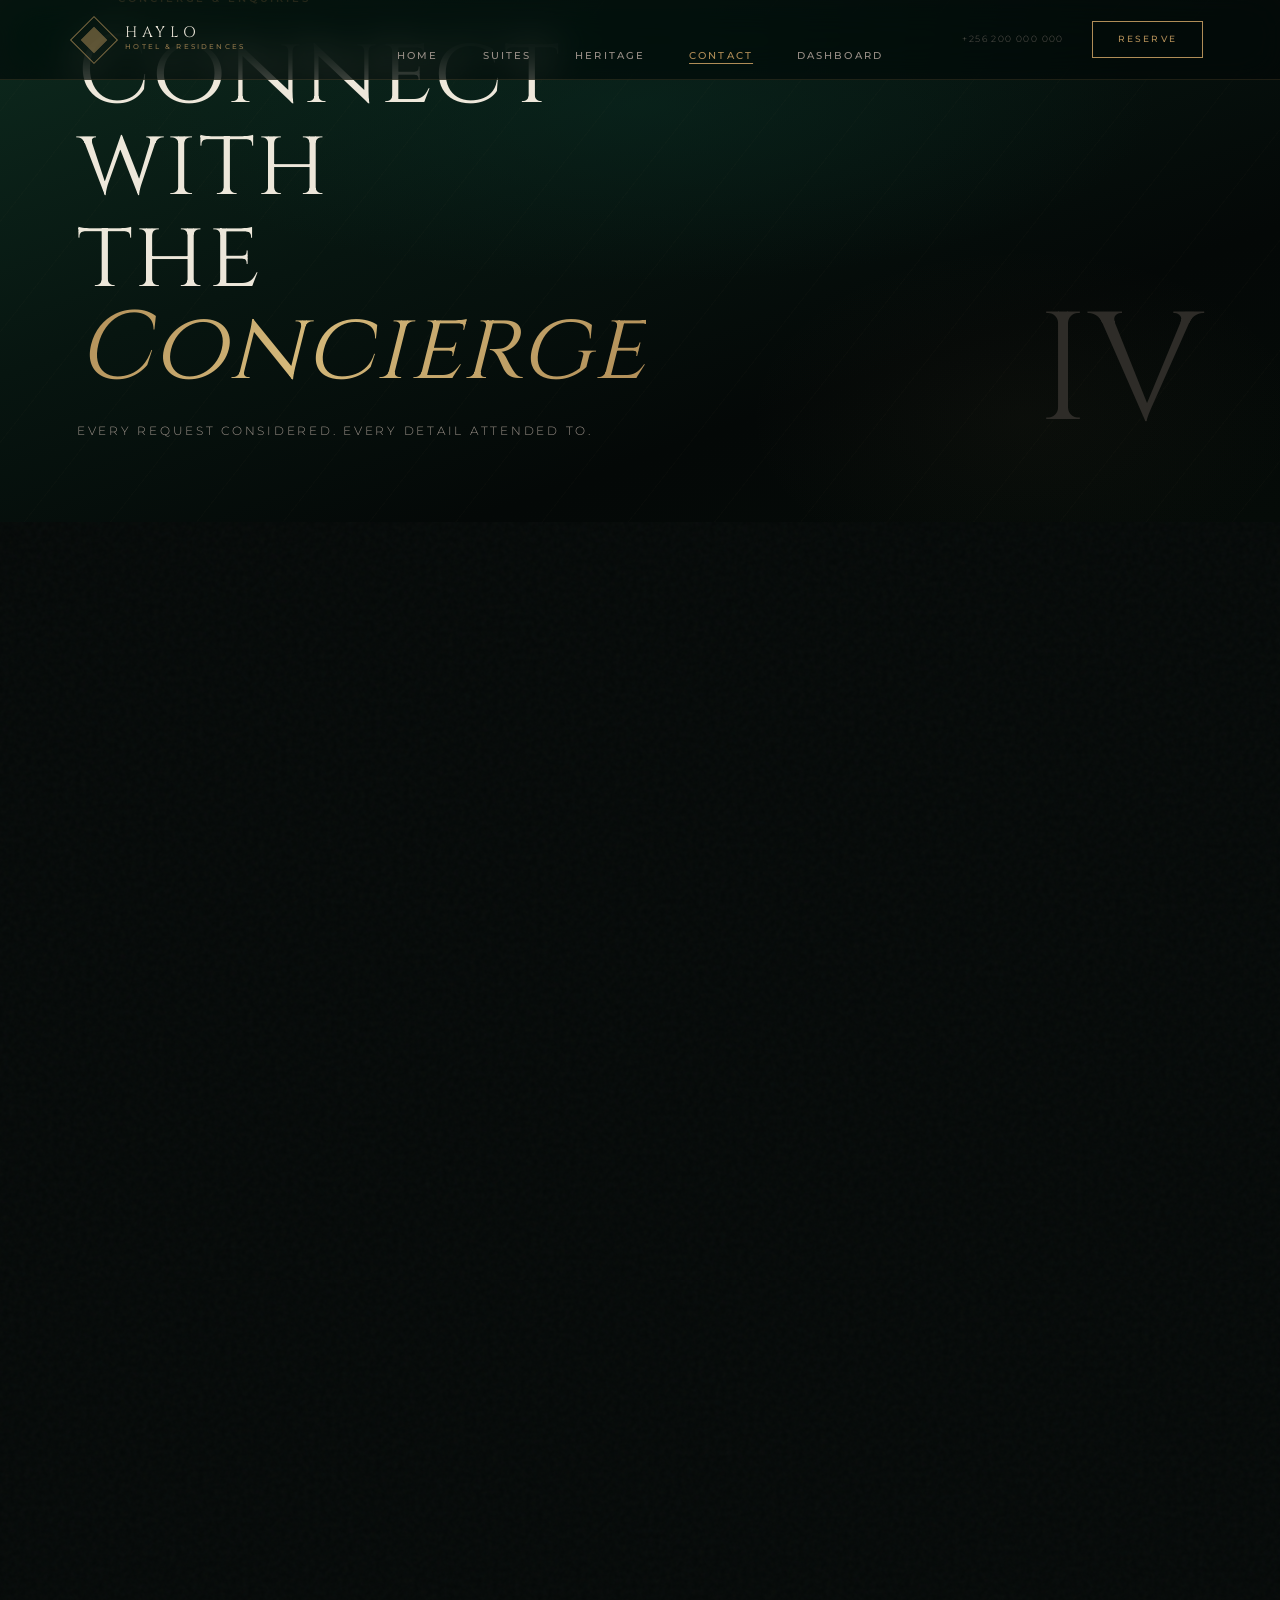
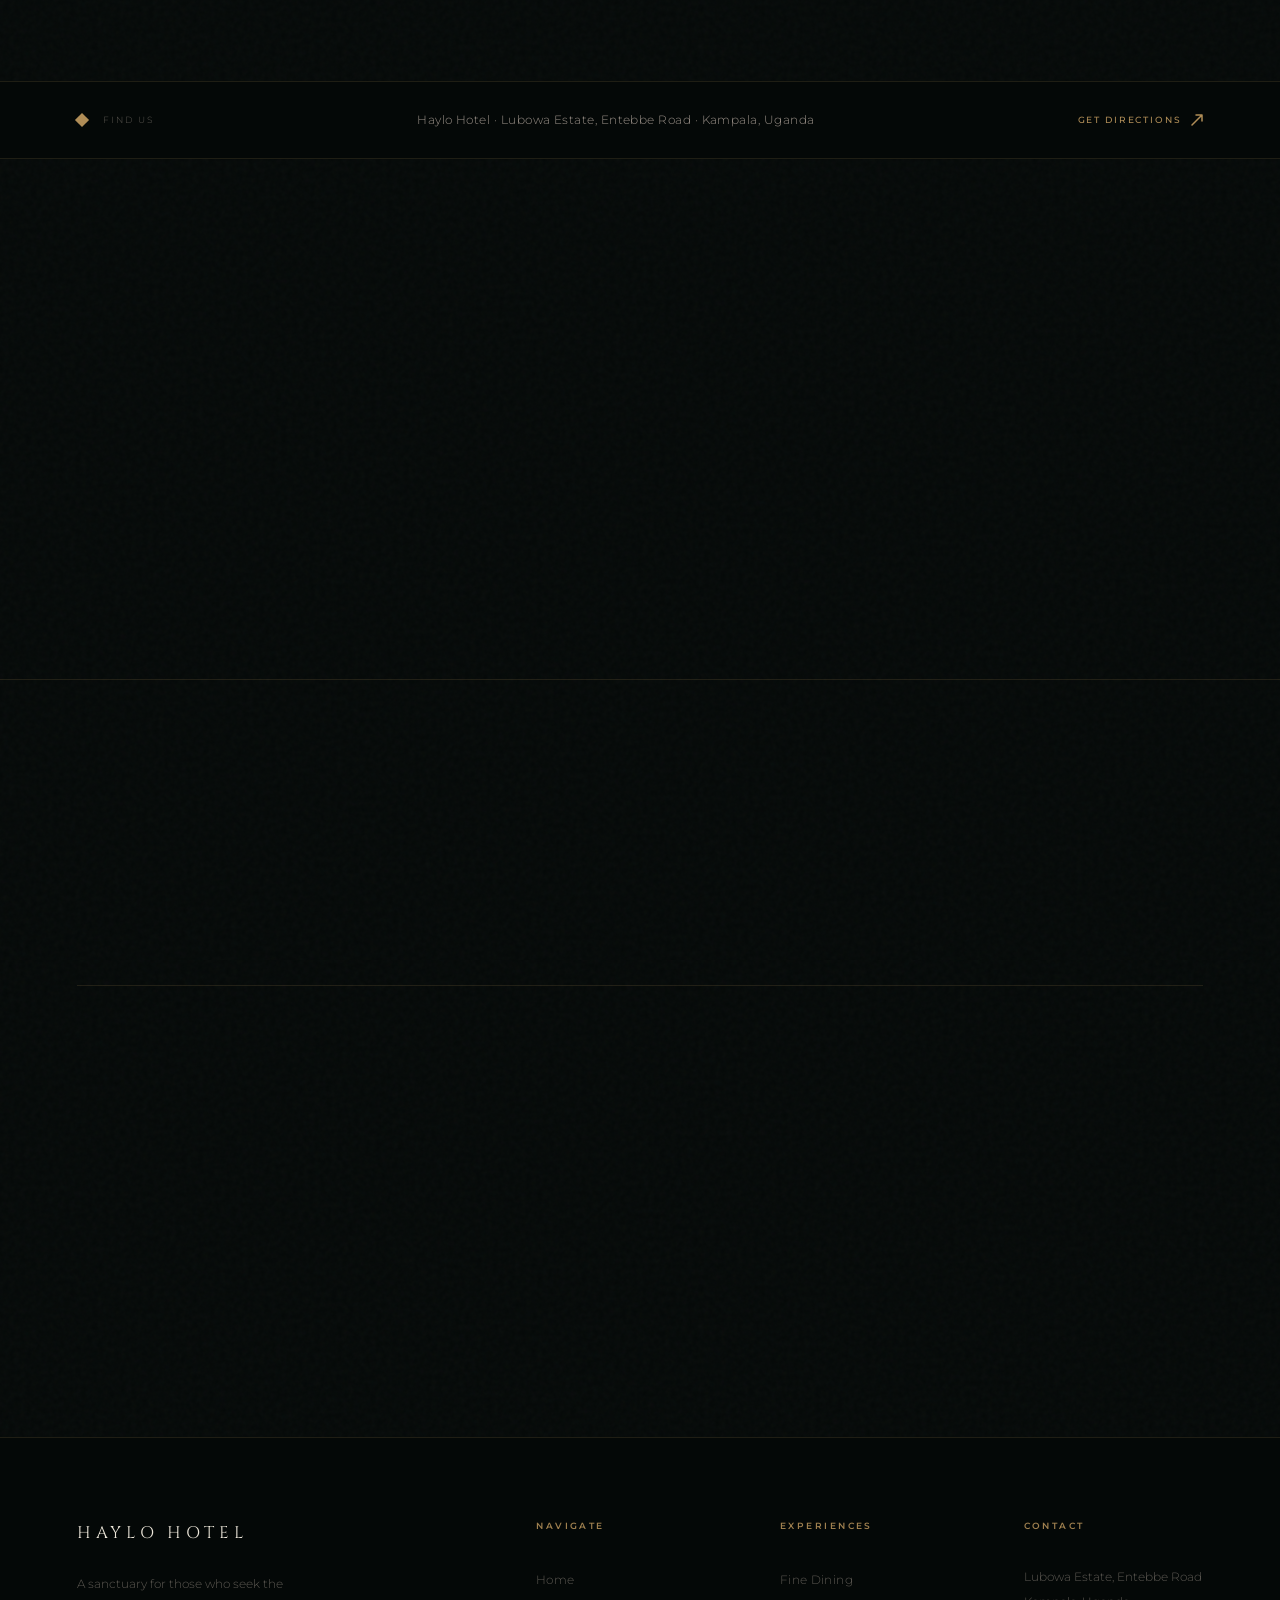
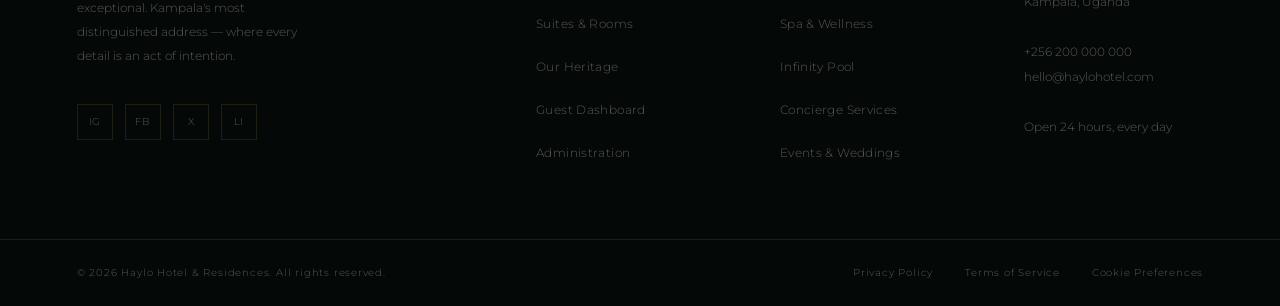
==== contact.html @ 3e56093d "Add files via upload" ====
<!DOCTYPE html>
<html lang="en">

<head>
    <meta charset="UTF-8" />
    <meta name="viewport" content="width=device-width, initial-scale=1.0" />
    <meta name="description"
        content="Haylo Hotel — Connect with the Concierge. Reach our team in Lubowa, Kampala for reservations, enquiries, and bespoke requests." />
    <meta name="theme-color" content="#040807" />

    <title>Connect with the Concierge — Haylo Hotel</title>

    <link rel="icon" type="image/svg+xml"
        href="data:image/svg+xml,<svg xmlns='http://www.w3.org/2000/svg' viewBox='0 0 32 32'><rect width='32' height='32' fill='%23040807'/><rect x='12' y='12' width='8' height='8' fill='%23b08d57' transform='rotate(45 16 16)'/></svg>" />

    <link rel="stylesheet" href="assets/css/global.css" />
    <link rel="stylesheet" href="assets/css/layout.css" />
    <link rel="stylesheet" href="assets/css/components.css" />

    <!-- ══════════════════════════════════════════════════
       CONTACT PAGE — SPECIFIC STYLES
       All layout, motion keyframes, and component rules
       unique to this page. Zero overrides to global vars.
       ══════════════════════════════════════════════════ -->
    <style>
        /* ── Page-Specific Keyframes ─────────────────────── */

        @keyframes contact-fade-up {
            from {
                opacity: 0;
                transform: translateY(40px);
            }

            to {
                opacity: 1;
                transform: translateY(0);
            }
        }

        @keyframes contact-fade-left {
            from {
                opacity: 0;
                transform: translateX(-36px);
            }

            to {
                opacity: 1;
                transform: translateX(0);
            }
        }

        @keyframes contact-fade-right {
            from {
                opacity: 0;
                transform: translateX(36px);
            }

            to {
                opacity: 1;
                transform: translateX(0);
            }
        }

        @keyframes line-expand {
            from {
                transform: scaleX(0);
                transform-origin: left;
            }

            to {
                transform: scaleX(1);
                transform-origin: left;
            }
        }

        @keyframes border-draw {
            from {
                width: 0;
            }

            to {
                width: 100%;
            }
        }

        @keyframes pulse-gold {

            0%,
            100% {
                box-shadow: 0 0 0 0 rgba(176, 141, 87, 0);
            }

            50% {
                box-shadow: 0 0 18px 4px rgba(176, 141, 87, 0.14);
            }
        }

        @keyframes label-float {
            from {
                transform: translateY(0);
                font-size: 0.78rem;
                color: var(--clr-text-muted);
            }

            to {
                transform: translateY(-22px);
                font-size: 0.52rem;
                color: var(--clr-gold);
                letter-spacing: 0.2em;
            }
        }

        @keyframes send-fly {
            0% {
                transform: translateX(0);
                opacity: 1;
            }

            50% {
                transform: translateX(8px);
                opacity: 0;
            }

            51% {
                transform: translateX(-8px);
                opacity: 0;
            }

            100% {
                transform: translateX(0);
                opacity: 1;
            }
        }

        @keyframes map-reveal {
            from {
                opacity: 0;
                transform: scaleY(0.95);
                transform-origin: bottom;
            }

            to {
                opacity: 1;
                transform: scaleY(1);
            }
        }

        @keyframes success-pop {
            0% {
                opacity: 0;
                transform: translateY(12px) scale(0.95);
            }

            60% {
                transform: translateY(-4px) scale(1.01);
            }

            100% {
                opacity: 1;
                transform: translateY(0) scale(1);
            }
        }

        @keyframes diamond-spin {
            from {
                transform: rotate(0deg);
            }

            to {
                transform: rotate(360deg);
            }
        }


        /* ── Reveal System ───────────────────────────────── */

        .c-reveal {
            opacity: 0;
            will-change: opacity, transform;
        }

        .c-reveal.from-up {
            transform: translateY(40px);
        }

        .c-reveal.from-left {
            transform: translateX(-36px);
        }

        .c-reveal.from-right {
            transform: translateX(36px);
        }

        .c-reveal.visible {
            animation-duration: 0.9s;
            animation-timing-function: cubic-bezier(0.22, 1, 0.36, 1);
            animation-fill-mode: both;
        }

        .c-reveal.from-up.visible {
            animation-name: contact-fade-up;
        }

        .c-reveal.from-left.visible {
            animation-name: contact-fade-left;
        }

        .c-reveal.from-right.visible {
            animation-name: contact-fade-right;
        }


        /* ── §1 HERO ─────────────────────────────────────── */

        .contact-hero {
            position: relative;
            height: 58vh;
            min-height: 420px;
            max-height: 640px;
            display: flex;
            align-items: flex-end;
            overflow: hidden;
        }

        /* Layered atmospheric background */
        .contact-hero-bg {
            position: absolute;
            inset: 0;
            background:
                radial-gradient(ellipse 65% 55% at 50% 20%, rgba(10, 43, 34, 0.50) 0%, transparent 62%),
                radial-gradient(ellipse 40% 60% at 80% 80%, rgba(176, 141, 87, 0.04) 0%, transparent 55%),
                linear-gradient(160deg, #0d2a1e 0%, #071510 38%, #040807 70%, #050b08 100%);
        }

        /* Fine diagonal rule texture */
        .contact-hero-bg::before {
            content: '';
            position: absolute;
            inset: 0;
            background-image: repeating-linear-gradient(128deg,
                    rgba(176, 141, 87, 0.02) 0px,
                    rgba(176, 141, 87, 0.02) 1px,
                    transparent 1px,
                    transparent 68px);
        }

        /* Horizontal gold rule at very bottom of hero */
        .contact-hero-bg::after {
            content: '';
            position: absolute;
            bottom: 0;
            left: 0;
            right: 0;
            height: 0.5px;
            background: linear-gradient(90deg, transparent 0%, var(--clr-border) 30%, var(--clr-border-bright) 50%, var(--clr-border) 70%, transparent 100%);
        }

        .contact-hero-content {
            position: relative;
            z-index: 2;
            width: 100%;
            max-width: var(--max-w);
            margin: 0 auto;
            padding: 0 var(--section-px) 5rem;
            display: flex;
            flex-direction: column;
            align-items: flex-start;
        }

        /* Floating decorative roman numeral — right side */
        .contact-hero-numeral {
            position: absolute;
            right: var(--section-px);
            bottom: 4.5rem;
            font-family: var(--ff-serif);
            font-size: clamp(5rem, 12vw, 10rem);
            color: var(--clr-text-ghost);
            line-height: 1;
            pointer-events: none;
            user-select: none;
            opacity: 0;
            animation: contact-fade-up 1.2s ease 0.9s both;
        }

        .contact-hero-content .section-label {
            opacity: 0;
            animation: contact-fade-up 0.8s ease 0.2s both;
        }

        .contact-hero-title {
            font-family: var(--ff-serif);
            font-size: clamp(2.8rem, 7.5vw, 6.5rem);
            font-weight: var(--fw-regular);
            line-height: 0.96;
            letter-spacing: 0.02em;
            color: var(--clr-text-primary);
            max-width: 760px;
            opacity: 0;
            animation: contact-fade-up 1s cubic-bezier(0.22, 1, 0.36, 1) 0.4s both;
        }

        .contact-hero-title em {
            font-style: italic;
            background: linear-gradient(120deg,
                    var(--clr-gold) 0%,
                    var(--clr-gold-bright) 40%,
                    var(--clr-gold) 100%);
            -webkit-background-clip: text;
            -webkit-text-fill-color: transparent;
            background-clip: text;
        }

        .contact-hero-sub {
            font-size: clamp(0.65rem, 1.4vw, 0.78rem);
            letter-spacing: 0.22em;
            text-transform: uppercase;
            color: var(--clr-text-secondary);
            font-weight: var(--fw-light);
            margin-top: 1.5rem;
            opacity: 0;
            animation: contact-fade-up 0.9s ease 0.65s both;
        }

        /* ── §2 SPLIT CONTACT BODY ───────────────────────── */

        .contact-body {
            max-width: var(--max-w);
            margin: 0 auto;
            padding: 7rem var(--section-px) 7rem;
            display: grid;
            grid-template-columns: 0.85fr 1.15fr;
            gap: 7rem;
            align-items: start;
        }


        /* ─ LEFT: Contact Information ─ */

        .contact-info {}

        /* Intro statement */
        .contact-info-intro {
            font-size: 0.8rem;
            line-height: 2.1;
            color: var(--clr-text-muted);
            margin-bottom: 3rem;
            font-weight: var(--fw-light);
            max-width: 340px;
        }

        /* Info block list */
        .info-blocks {
            display: flex;
            flex-direction: column;
            gap: 0;
        }

        .info-block {
            display: flex;
            align-items: flex-start;
            gap: 1.25rem;
            padding: 1.75rem 0;
            border-bottom: 0.5px solid var(--clr-border);
            position: relative;
            transition: background 0.3s ease;
        }

        .info-block:first-child {
            border-top: 0.5px solid var(--clr-border);
        }

        /* Hover left-edge gold accent */
        .info-block::before {
            content: '';
            position: absolute;
            left: 0;
            top: 0;
            bottom: 0;
            width: 1px;
            background: var(--clr-gold);
            transform: scaleY(0);
            transform-origin: bottom;
            transition: transform 0.4s ease;
        }

        .info-block:hover::before {
            transform: scaleY(1);
        }

        /* Icon diamond */
        .info-icon {
            width: 36px;
            height: 36px;
            flex-shrink: 0;
            display: flex;
            align-items: center;
            justify-content: center;
            position: relative;
            margin-top: 2px;
        }

        .info-icon::before {
            content: '';
            position: absolute;
            inset: 0;
            border: 0.5px solid var(--clr-border);
            transform: rotate(45deg);
            transition: border-color 0.3s ease, background 0.3s ease;
        }

        .info-block:hover .info-icon::before {
            border-color: var(--clr-gold);
            background: rgba(176, 141, 87, 0.06);
        }

        .info-icon svg {
            width: 14px;
            height: 14px;
            stroke: var(--clr-gold);
            fill: none;
            stroke-width: 1;
            stroke-linecap: round;
            stroke-linejoin: round;
            position: relative;
            z-index: 1;
            opacity: 0.7;
            transition: opacity 0.3s ease;
        }

        .info-block:hover .info-icon svg {
            opacity: 1;
        }

        .info-block-content {}

        .info-block-label {
            font-size: 0.5rem;
            letter-spacing: 0.3em;
            text-transform: uppercase;
            color: var(--clr-gold);
            font-weight: var(--fw-semibold);
            display: block;
            margin-bottom: 0.35rem;
        }

        .info-block-value {
            font-size: 0.82rem;
            color: var(--clr-text-secondary);
            font-weight: var(--fw-light);
            line-height: 1.75;
        }

        .info-block-value a {
            color: var(--clr-text-secondary);
            transition: color 0.25s ease;
        }

        .info-block-value a:hover {
            color: var(--clr-gold);
        }

        /* Hours mini-table */
        .hours-table {
            width: 100%;
            margin-top: 0.5rem;
        }

        .hours-row {
            display: flex;
            justify-content: space-between;
            align-items: center;
            padding: 0.3rem 0;
            border-bottom: 0.5px solid rgba(176, 141, 87, 0.06);
        }

        .hours-row:last-child {
            border-bottom: none;
        }

        .hours-day {
            font-size: 0.65rem;
            color: var(--clr-text-muted);
            font-weight: var(--fw-light);
        }

        .hours-time {
            font-size: 0.65rem;
            color: var(--clr-text-secondary);
            font-weight: var(--fw-medium);
            letter-spacing: 0.05em;
        }

        /* Social Links */
        .contact-social {
            display: flex;
            gap: 0.65rem;
            margin-top: 2.5rem;
        }

        .contact-social a {
            width: 38px;
            height: 38px;
            display: flex;
            align-items: center;
            justify-content: center;
            border: 0.5px solid var(--clr-border);
            color: var(--clr-text-muted);
            font-family: var(--ff-sans);
            font-size: 0.58rem;
            letter-spacing: 0.05em;
            transition: all 0.3s ease;
            position: relative;
            overflow: hidden;
        }

        .contact-social a::before {
            content: '';
            position: absolute;
            inset: 0;
            background: var(--clr-gold);
            transform: scaleY(0);
            transform-origin: bottom;
            transition: transform 0.35s ease;
            z-index: 0;
        }

        .contact-social a:hover::before {
            transform: scaleY(1);
        }

        .contact-social a span {
            position: relative;
            z-index: 1;
        }

        .contact-social a:hover {
            color: var(--clr-obsidian);
            border-color: var(--clr-gold);
        }

        /* Response time badge */
        .response-badge {
            display: inline-flex;
            align-items: center;
            gap: 0.6rem;
            margin-top: 2rem;
            padding: 0.65rem 1rem;
            border: 0.5px solid var(--clr-border);
            background: rgba(10, 43, 34, 0.12);
        }

        .response-dot {
            width: 6px;
            height: 6px;
            background: #3daa72;
            border-radius: 50%;
            animation: pulse-gold 2.5s ease-in-out infinite;
            flex-shrink: 0;
        }

        .response-text {
            font-size: 0.6rem;
            letter-spacing: 0.12em;
            text-transform: uppercase;
            color: var(--clr-text-muted);
            font-weight: var(--fw-light);
        }

        .response-text strong {
            color: var(--clr-text-secondary);
            font-weight: var(--fw-medium);
        }


        /* ─ RIGHT: The Form ─ */

        .contact-form-wrap {
            position: relative;
        }

        /* Subtle top-right glow behind form */
        .contact-form-wrap::before {
            content: '';
            position: absolute;
            top: -4rem;
            right: -4rem;
            width: 280px;
            height: 280px;
            background: radial-gradient(circle,
                    rgba(10, 43, 34, 0.28) 0%,
                    transparent 70%);
            pointer-events: none;
            z-index: 0;
        }

        .contact-form {
            position: relative;
            z-index: 1;
        }

        .form-header {
            margin-bottom: 2.75rem;
        }

        .form-header h2 {
            font-size: clamp(1.5rem, 3vw, 2.2rem);
            font-weight: var(--fw-regular);
            line-height: 1.1;
            margin: 0.5rem 0 0.6rem;
        }

        .form-header p {
            font-size: 0.75rem;
            color: var(--clr-text-muted);
            line-height: 1.85;
        }

        /* ─ Form Fields ─ */

        .form-row {
            display: grid;
            grid-template-columns: 1fr 1fr;
            gap: 0 2rem;
        }

        .form-field {
            position: relative;
            margin-bottom: 2.25rem;
        }

        /* Floating label */
        .form-field label {
            position: absolute;
            left: 0;
            top: 0.55rem;
            font-family: var(--ff-sans);
            font-size: 0.75rem;
            font-weight: var(--fw-light);
            color: var(--clr-text-muted);
            letter-spacing: 0.06em;
            pointer-events: none;
            transition: all 0.3s cubic-bezier(0.22, 1, 0.36, 1);
            transform-origin: left;
        }

        /* Float label up when input has content or focus */
        .form-field input:focus+label,
        .form-field input:not(:placeholder-shown)+label,
        .form-field select:focus+label,
        .form-field select:not([value=""])+label,
        .form-field textarea:focus+label,
        .form-field textarea:not(:placeholder-shown)+label {
            transform: translateY(-22px);
            font-size: 0.5rem;
            letter-spacing: 0.28em;
            text-transform: uppercase;
            color: var(--clr-gold);
        }

        /* Field itself */
        .form-field input,
        .form-field select,
        .form-field textarea {
            width: 100%;
            background: transparent;
            border: none;
            border-bottom: 0.5px solid var(--clr-border);
            padding: 0.55rem 0 0.55rem;
            color: var(--clr-text-primary);
            font-family: var(--ff-sans);
            font-size: 0.82rem;
            font-weight: var(--fw-light);
            letter-spacing: 0.04em;
            outline: none;
            transition:
                border-color 0.35s ease,
                box-shadow 0.35s ease;
            -webkit-appearance: none;
            appearance: none;
            caret-color: var(--clr-gold);
            border-radius: 0;
        }

        /* Placeholder — invisible (we use floating labels) */
        .form-field input::placeholder,
        .form-field textarea::placeholder {
            opacity: 0;
        }

        /* ★ Emerald Glow focus effect */
        .form-field input:focus,
        .form-field select:focus,
        .form-field textarea:focus {
            border-bottom-color: var(--clr-gold);
            box-shadow:
                0 1px 0 0 var(--clr-gold),
                0 4px 16px -4px rgba(176, 141, 87, 0.12),
                0 0 0 0 rgba(10, 43, 34, 0);
        }

        /* Animated bottom-border line on focus */
        .form-field::after {
            content: '';
            position: absolute;
            bottom: 0;
            left: 0;
            width: 0;
            height: 1px;
            background: linear-gradient(90deg, var(--clr-emerald-glow), var(--clr-gold));
            transition: width 0.45s cubic-bezier(0.22, 1, 0.36, 1);
            pointer-events: none;
        }

        .form-field:focus-within::after {
            width: 100%;
        }

        /* Select arrow override */
        .form-field select {
            cursor: pointer;
            padding-right: 1.5rem;
        }

        .form-field .select-arrow {
            position: absolute;
            right: 0;
            top: 0.65rem;
            pointer-events: none;
            color: var(--clr-text-muted);
            font-size: 0.6rem;
            transition: transform 0.3s ease, color 0.3s ease;
        }

        .form-field select:focus~.select-arrow {
            transform: rotate(180deg);
            color: var(--clr-gold);
        }

        .form-field select option {
            background: var(--clr-emerald-deep);
            color: var(--clr-text-primary);
        }

        /* Textarea */
        .form-field textarea {
            resize: none;
            height: 110px;
            padding-top: 0.55rem;
            line-height: 1.8;
        }

        /* Character counter */
        .char-counter {
            position: absolute;
            bottom: -1.4rem;
            right: 0;
            font-size: 0.52rem;
            letter-spacing: 0.1em;
            color: var(--clr-text-muted);
        }

        .char-counter.near-limit {
            color: var(--clr-gold);
        }

        /* Field validation state */
        .form-field.valid input,
        .form-field.valid textarea {
            border-bottom-color: rgba(61, 170, 114, 0.45);
        }

        .form-field.error input,
        .form-field.error textarea {
            border-bottom-color: rgba(200, 80, 80, 0.5);
        }

        .field-error-msg {
            position: absolute;
            bottom: -1.4rem;
            left: 0;
            font-size: 0.52rem;
            letter-spacing: 0.08em;
            color: rgba(200, 80, 80, 0.75);
            display: none;
        }

        .form-field.error .field-error-msg {
            display: block;
        }

        /* ─ Submit Button ─ */

        .form-submit-row {
            display: flex;
            align-items: center;
            gap: 2rem;
            margin-top: 1rem;
            flex-wrap: wrap;
        }

        .btn-contact-submit {
            position: relative;
            display: inline-flex;
            align-items: center;
            gap: 0.75rem;
            padding: 1.05rem 2.5rem;
            background: transparent;
            border: 1px solid var(--clr-gold);
            color: var(--clr-gold-light);
            font-family: var(--ff-sans);
            font-size: 0.6rem;
            font-weight: var(--fw-semibold);
            letter-spacing: 0.25em;
            text-transform: uppercase;
            cursor: pointer;
            overflow: hidden;
            transition: color 0.4s ease;
        }

        .btn-contact-submit>* {
            position: relative;
            z-index: 1;
        }

        .btn-contact-submit::before {
            content: '';
            position: absolute;
            inset: 0;
            background: var(--clr-gold);
            transform: translateX(-101%);
            transition: transform 0.45s cubic-bezier(0.25, 0.46, 0.45, 0.94);
            z-index: 0;
        }

        .btn-contact-submit:hover::before {
            transform: translateX(0);
        }

        .btn-contact-submit:hover {
            color: var(--clr-obsidian);
        }

        .btn-contact-submit.sending {
            pointer-events: none;
            opacity: 0.75;
        }

        .btn-contact-submit .btn-icon {
            display: inline-flex;
            align-items: center;
            transition: transform 0.35s ease;
        }

        .btn-contact-submit:hover .btn-icon {
            animation: send-fly 0.55s ease;
        }

        .btn-contact-submit .btn-icon svg {
            width: 13px;
            height: 13px;
            stroke: currentColor;
            fill: none;
            stroke-width: 1.5;
            stroke-linecap: round;
            stroke-linejoin: round;
        }

        .form-privacy-note {
            font-size: 0.58rem;
            color: var(--clr-text-muted);
            letter-spacing: 0.06em;
            line-height: 1.7;
        }

        /* ─ Success Message ─ */

        .form-success {
            display: none;
            text-align: center;
            padding: 4rem 3rem;
            border: 0.5px solid var(--clr-border);
            background: rgba(10, 43, 34, 0.1);
            animation: success-pop 0.6s cubic-bezier(0.22, 1, 0.36, 1) both;
        }

        .form-success.visible {
            display: flex;
            flex-direction: column;
            align-items: center;
            gap: 0.85rem;
        }

        .success-diamond {
            width: 44px;
            height: 44px;
            border: 0.5px solid var(--clr-gold);
            transform: rotate(45deg);
            display: flex;
            align-items: center;
            justify-content: center;
            margin-bottom: 0.5rem;
        }

        .success-diamond svg {
            width: 16px;
            height: 16px;
            stroke: var(--clr-gold);
            fill: none;
            stroke-width: 1.5;
            transform: rotate(-45deg);
        }

        .success-title {
            font-family: var(--ff-serif);
            font-size: 1.4rem;
            color: var(--clr-text-primary);
            font-weight: var(--fw-regular);
        }

        .success-body {
            font-size: 0.75rem;
            color: var(--clr-text-muted);
            line-height: 1.9;
            max-width: 320px;
            margin: 0 auto;
        }


        /* ── §3 MAP ──────────────────────────────────────── */

        .map-section {
            position: relative;
            overflow: hidden;
        }

        /* Pre-map strip */
        .map-prestrip {
            background: var(--clr-obsidian);
            border-top: 0.5px solid var(--clr-border);
            border-bottom: 0.5px solid var(--clr-border);
            padding: 1.75rem var(--section-px);
            display: flex;
            align-items: center;
            justify-content: space-between;
            gap: 2rem;
            flex-wrap: wrap;
        }

        .map-prestrip-label {
            display: flex;
            align-items: center;
            gap: 1rem;
        }

        .map-pin-icon {
            width: 10px;
            height: 10px;
            background: var(--clr-gold);
            transform: rotate(45deg);
            flex-shrink: 0;
        }

        .map-prestrip-text {
            font-size: 0.58rem;
            letter-spacing: 0.22em;
            text-transform: uppercase;
            color: var(--clr-text-muted);
        }

        .map-prestrip-address {
            font-family: var(--ff-sans);
            font-size: 0.72rem;
            color: var(--clr-text-secondary);
            font-weight: var(--fw-light);
            letter-spacing: 0.04em;
        }

        .map-directions-btn {
            display: inline-flex;
            align-items: center;
            gap: 0.6rem;
            font-family: var(--ff-sans);
            font-size: 0.58rem;
            letter-spacing: 0.2em;
            text-transform: uppercase;
            color: var(--clr-gold);
            font-weight: var(--fw-medium);
            transition: opacity 0.25s ease;
            flex-shrink: 0;
        }

        .map-directions-btn:hover {
            opacity: 0.75;
        }

        .map-directions-btn svg {
            width: 12px;
            height: 12px;
            stroke: currentColor;
            fill: none;
            stroke-width: 1.5;
            stroke-linecap: round;
            transition: transform 0.3s ease;
        }

        .map-directions-btn:hover svg {
            transform: translate(3px, -3px);
        }

        /* ★ Map Wrapper — Dark emerald theme via CSS filters */
        .map-wrapper {
            width: 100%;
            height: 520px;
            position: relative;
            overflow: hidden;
            opacity: 0;
        }

        .map-wrapper.revealed {
            animation: map-reveal 0.85s cubic-bezier(0.22, 1, 0.36, 1) both;
            opacity: 1;
        }

        .map-wrapper iframe {
            width: 100%;
            height: 100%;
            border: none;
            display: block;
            /* Dark + emerald filter treatment */
            filter:
                invert(92%) hue-rotate(162deg) saturate(0.55) brightness(0.78) contrast(1.1);
            transition: filter 0.4s ease;
        }

        /* Slight brightening on hover — feels tactile */
        .map-wrapper:hover iframe {
            filter:
                invert(92%) hue-rotate(162deg) saturate(0.65) brightness(0.85) contrast(1.08);
        }

        /* Gold border overlay at top */
        .map-wrapper::after {
            content: '';
            position: absolute;
            top: 0;
            left: 0;
            right: 0;
            height: 1px;
            background: linear-gradient(90deg, transparent, var(--clr-gold), transparent);
            pointer-events: none;
            z-index: 2;
        }

        /* Thin vignette on the map edges */
        .map-wrapper::before {
            content: '';
            position: absolute;
            inset: 0;
            background: linear-gradient(to bottom,
                    rgba(4, 8, 7, 0.18) 0%,
                    transparent 12%,
                    transparent 85%,
                    rgba(4, 8, 7, 0.30) 100%);
            pointer-events: none;
            z-index: 2;
        }


        /* ── §4 FAQ STRIP ────────────────────────────────── */

        .faq-section {
            padding: 6rem 0;
            border-top: 0.5px solid var(--clr-border);
        }

        .faq-inner {
            max-width: var(--max-w);
            margin: 0 auto;
            padding: 0 var(--section-px);
        }

        .faq-header {
            display: grid;
            grid-template-columns: 1fr 1fr;
            gap: 5rem;
            align-items: start;
            margin-bottom: 4rem;
        }

        .faq-header h2 {
            font-size: clamp(1.8rem, 3.5vw, 2.8rem);
            line-height: 1.08;
        }

        .faq-header p {
            font-size: 0.78rem;
            line-height: 1.95;
            padding-top: 0.5rem;
        }

        /* Accordion items */
        .faq-list {
            display: flex;
            flex-direction: column;
            gap: 0;
            border-top: 0.5px solid var(--clr-border);
        }

        .faq-item {
            border-bottom: 0.5px solid var(--clr-border);
            overflow: hidden;
        }

        .faq-question {
            width: 100%;
            background: transparent;
            border: none;
            padding: 1.5rem 0;
            display: flex;
            align-items: center;
            justify-content: space-between;
            gap: 2rem;
            cursor: pointer;
            text-align: left;
            transition: background 0.25s ease;
        }

        .faq-question:hover {
            background: rgba(176, 141, 87, 0.025);
        }

        .faq-question-text {
            font-family: var(--ff-serif);
            font-size: 0.95rem;
            color: var(--clr-text-secondary);
            font-weight: var(--fw-regular);
            letter-spacing: 0.02em;
            transition: color 0.3s ease;
        }

        .faq-item.open .faq-question-text {
            color: var(--clr-text-primary);
        }

        .faq-icon {
            width: 22px;
            height: 22px;
            border: 0.5px solid var(--clr-border);
            flex-shrink: 0;
            display: flex;
            align-items: center;
            justify-content: center;
            transform: rotate(45deg);
            transition: transform 0.4s ease, border-color 0.3s ease, background 0.3s ease;
        }

        .faq-icon::before,
        .faq-icon::after {
            content: '';
            position: absolute;
            background: var(--clr-text-muted);
            transition: transform 0.4s ease, background 0.3s ease;
        }

        .faq-icon::before {
            width: 8px;
            height: 0.5px;
        }

        .faq-icon::after {
            width: 0.5px;
            height: 8px;
        }

        .faq-item.open .faq-icon {
            transform: rotate(0deg);
            border-color: var(--clr-gold);
            background: rgba(176, 141, 87, 0.08);
        }

        .faq-item.open .faq-icon::before,
        .faq-item.open .faq-icon::after {
            background: var(--clr-gold);
        }

        .faq-item.open .faq-icon::after {
            transform: rotate(90deg);
        }

        .faq-answer {
            max-height: 0;
            overflow: hidden;
            transition: max-height 0.45s cubic-bezier(0.22, 1, 0.36, 1),
                padding 0.35s ease;
            padding: 0 0;
        }

        .faq-item.open .faq-answer {
            max-height: 300px;
            padding-bottom: 1.5rem;
        }

        .faq-answer p {
            font-size: 0.78rem;
            line-height: 2;
            color: var(--clr-text-muted);
            font-weight: var(--fw-light);
            max-width: 680px;
        }


        /* ── RESPONSIVE ──────────────────────────────────── */

        @media (max-width: 1100px) {
            .contact-body {
                grid-template-columns: 1fr;
                gap: 5rem;
                padding: 5rem var(--section-px) 6rem;
            }

            .contact-info-intro {
                max-width: 100%;
            }

            .faq-header {
                grid-template-columns: 1fr;
                gap: 1.5rem;
            }
        }

        @media (max-width: 768px) {
            .contact-hero-title {
                font-size: clamp(2.4rem, 12vw, 4rem);
            }

            .contact-hero-numeral {
                display: none;
            }

            .form-row {
                grid-template-columns: 1fr;
            }

            .map-wrapper {
                height: 380px;
            }

            .form-submit-row {
                flex-direction: column;
                align-items: flex-start;
                gap: 1.25rem;
            }

            .map-prestrip {
                flex-direction: column;
                align-items: flex-start;
                gap: 1rem;
                padding: 1.5rem var(--section-px);
            }

            .faq-section {
                padding: 4rem 0;
            }

            .contact-body {
                padding: 4rem var(--section-px) 5rem;
            }
        }

        @media (max-width: 520px) {
            .contact-hero {
                height: 52vh;
                min-height: 360px;
            }

            .contact-hero-content {
                padding-bottom: 3.5rem;
            }

            .form-header h2 {
                font-size: 1.5rem;
            }

            .info-blocks {
                gap: 0;
            }

            .map-wrapper {
                height: 300px;
            }
        }
    </style>
</head>

<body>

    <!-- ════════════════════════════════════════════════════
       HEADER
       ════════════════════════════════════════════════════ -->
    <header id="site-header">
        <div class="nav-wrapper">
            <a href="index.html" class="nav-logo" aria-label="Haylo Hotel — Home">
                <div class="nav-logo-emblem" aria-hidden="true"></div>
                <div class="nav-logo-name">
                    <span class="name">Haylo</span>
                    <span class="tagline">Hotel &amp; Residences</span>
                </div>
            </a>

            <nav aria-label="Primary navigation">
                <ul class="nav-links">
                    <li><a href="index.html">Home</a></li>
                    <li><a href="suites.html">Suites</a></li>
                    <li><a href="heritage.html">Heritage</a></li>
                    <li><a href="contact.html" class="active">Contact</a></li>
                    <li><a href="dashboard.html">Dashboard</a></li>
                </ul>
            </nav>

            <div class="nav-actions">
                <a href="tel:+256200000000" class="nav-tel">+256 200 000 000</a>
                <a href="suites.html" class="nav-book-btn"><span>Reserve</span></a>
                <button class="nav-hamburger" id="nav-toggle" aria-label="Open menu" aria-expanded="false"
                    aria-controls="nav-mobile-drawer">
                    <span class="bar"></span>
                    <span class="bar"></span>
                    <span class="bar"></span>
                </button>
            </div>
        </div>

        <nav id="nav-mobile-drawer" class="nav-mobile-drawer" aria-label="Mobile navigation" aria-hidden="true">
            <a href="index.html">Home</a>
            <a href="suites.html">Suites &amp; Rooms</a>
            <a href="heritage.html">Our Heritage</a>
            <a href="contact.html">Contact</a>
            <a href="dashboard.html">Guest Dashboard</a>
            <a href="suites.html" class="nav-mobile-cta">Reserve a Suite</a>
        </nav>
    </header>


    <main>

        <!-- ════════════════════════════════════════════════════
         §1  HERO
         ════════════════════════════════════════════════════ -->
        <section class="contact-hero" aria-label="Contact page header">
            <div class="contact-hero-bg" aria-hidden="true"></div>

            <div class="contact-hero-content">
                <span class="section-label">Concierge &amp; Enquiries</span>

                <h1 class="contact-hero-title">
                    Connect with<br />the <em>Concierge</em>
                </h1>

                <p class="contact-hero-sub">
                    Every request considered. Every detail attended to.
                </p>
            </div>

            <span class="contact-hero-numeral" aria-hidden="true">IV</span>
        </section>


        <!-- ════════════════════════════════════════════════════
         §2  SPLIT: INFORMATION + FORM
         ════════════════════════════════════════════════════ -->
        <section class="contact-body" aria-label="Contact information and enquiry form">

            <!-- ─ LEFT: Information ─ -->
            <div class="contact-info">

                <div class="c-reveal from-left" data-delay="0">
                    <p class="contact-info-intro">
                        Our concierge team is available around the clock to assist with
                        reservations, bespoke requests, and any enquiry that requires
                        a thoughtful, personal response.
                    </p>
                </div>

                <div class="info-blocks c-reveal from-left" data-delay="0.12">

                    <!-- Address -->
                    <div class="info-block">
                        <div class="info-icon" aria-hidden="true">
                            <svg viewBox="0 0 16 16">
                                <path
                                    d="M8 1 C5.2 1 3 3.2 3 6 C3 9.8 8 15 8 15 C8 15 13 9.8 13 6 C13 3.2 10.8 1 8 1Z" />
                                <circle cx="8" cy="6" r="1.8" />
                            </svg>
                        </div>
                        <div class="info-block-content">
                            <span class="info-block-label">Address</span>
                            <span class="info-block-value">
                                Haylo Hotel, Lubowa Estate<br />
                                Entebbe Road, Kampala<br />
                                Uganda, East Africa
                            </span>
                        </div>
                    </div>

                    <!-- Phone -->
                    <div class="info-block">
                        <div class="info-icon" aria-hidden="true">
                            <svg viewBox="0 0 16 16">
                                <path
                                    d="M3 1 h3.5 l1.5 3.5 -2 1.5 C6.5 7.5 8.5 9.5 10 10l1.5-2 3.5 1.5 v3.5 C15 14 13.5 15 12 15 C6 15 1 10 1 4 C1 2.5 2 1 3 1Z" />
                            </svg>
                        </div>
                        <div class="info-block-content">
                            <span class="info-block-label">Telephone</span>
                            <span class="info-block-value">
                                <a href="tel:+256200000000">+256 200 000 000</a><br />
                                <a href="tel:+256312000000">+256 312 000 000</a>
                            </span>
                        </div>
                    </div>

                    <!-- Email -->
                    <div class="info-block">
                        <div class="info-icon" aria-hidden="true">
                            <svg viewBox="0 0 16 16">
                                <rect x="1" y="3" width="14" height="10" rx="0" />
                                <path d="M1 3 L8 9 L15 3" />
                            </svg>
                        </div>
                        <div class="info-block-content">
                            <span class="info-block-label">Email</span>
                            <span class="info-block-value">
                                <a href="mailto:hello@haylohotel.com">hello@haylohotel.com</a><br />
                                <a href="mailto:reservations@haylohotel.com">reservations@haylohotel.com</a>
                            </span>
                        </div>
                    </div>

                    <!-- Hours -->
                    <div class="info-block">
                        <div class="info-icon" aria-hidden="true">
                            <svg viewBox="0 0 16 16">
                                <circle cx="8" cy="8" r="6.5" />
                                <path d="M8 4 v4 l3 2" />
                            </svg>
                        </div>
                        <div class="info-block-content">
                            <span class="info-block-label">Concierge Hours</span>
                            <div class="hours-table" role="table" aria-label="Concierge opening hours">
                                <div class="hours-row" role="row">
                                    <span class="hours-day" role="cell">Monday – Friday</span>
                                    <span class="hours-time" role="cell">07:00 – 22:00</span>
                                </div>
                                <div class="hours-row" role="row">
                                    <span class="hours-day" role="cell">Saturday</span>
                                    <span class="hours-time" role="cell">08:00 – 21:00</span>
                                </div>
                                <div class="hours-row" role="row">
                                    <span class="hours-day" role="cell">Sunday</span>
                                    <span class="hours-time" role="cell">09:00 – 20:00</span>
                                </div>
                                <div class="hours-row" role="row">
                                    <span class="hours-day" role="cell">Emergency Line</span>
                                    <span class="hours-time" role="cell">24 / 7</span>
                                </div>
                            </div>
                        </div>
                    </div>

                </div><!-- /info-blocks -->

                <!-- Social Links -->
                <div class="c-reveal from-left" data-delay="0.22">
                    <div class="contact-social" aria-label="Social media">
                        <a href="#" aria-label="Instagram"><span>Ig</span></a>
                        <a href="#" aria-label="Facebook"><span>Fb</span></a>
                        <a href="#" aria-label="Twitter / X"><span>X</span></a>
                        <a href="#" aria-label="LinkedIn"><span>Li</span></a>
                        <a href="#" aria-label="WhatsApp"><span>Wa</span></a>
                    </div>

                    <div class="response-badge" aria-live="polite">
                        <div class="response-dot"></div>
                        <span class="response-text">
                            Our team typically responds within
                            <strong>under 2 hours</strong>
                        </span>
                    </div>
                </div>

            </div><!-- /contact-info -->


            <!-- ─ RIGHT: Form ─ -->
            <div class="contact-form-wrap c-reveal from-right" data-delay="0.08">

                <div class="form-header">
                    <span class="section-label">Send an Enquiry</span>
                    <h2>We'd Love to<br />Hear from You</h2>
                    <p>Share your request and a member of our concierge team will respond personally.</p>
                </div>

                <!-- The Form -->
                <form id="contact-form" class="contact-form" novalidate autocomplete="off"
                    aria-label="Contact enquiry form">

                    <!-- Name + Email -->
                    <div class="form-row">
                        <div class="form-field">
                            <input type="text" id="contact-name" name="name" placeholder=" " required
                                autocomplete="name" aria-required="true" aria-describedby="name-error" />
                            <label for="contact-name">Full Name</label>
                            <span class="field-error-msg" id="name-error" role="alert">
                                Please enter your name
                            </span>
                        </div>

                        <div class="form-field">
                            <input type="email" id="contact-email" name="email" placeholder=" " required
                                autocomplete="email" aria-required="true" aria-describedby="email-error" />
                            <label for="contact-email">Email Address</label>
                            <span class="field-error-msg" id="email-error" role="alert">
                                Please enter a valid email
                            </span>
                        </div>
                    </div>

                    <!-- Phone + Subject -->
                    <div class="form-row">
                        <div class="form-field">
                            <input type="tel" id="contact-phone" name="phone" placeholder=" " autocomplete="tel" />
                            <label for="contact-phone">Phone (Optional)</label>
                        </div>

                        <div class="form-field">
                            <select id="contact-subject" name="subject" aria-label="Subject of enquiry">
                                <option value="" disabled selected></option>
                                <option value="Reservation Enquiry">Reservation Enquiry</option>
                                <option value="Suite Information">Suite Information</option>
                                <option value="Spa & Wellness">Spa &amp; Wellness</option>
                                <option value="Dining Reservation">Dining Reservation</option>
                                <option value="Events & Weddings">Events &amp; Weddings</option>
                                <option value="Corporate Stays">Corporate Stays</option>
                                <option value="General Enquiry">General Enquiry</option>
                            </select>
                            <label for="contact-subject">Subject</label>
                            <span class="select-arrow" aria-hidden="true">▾</span>
                        </div>
                    </div>

                    <!-- Arrival / Departure (contextual) -->
                    <div class="form-row">
                        <div class="form-field">
                            <input type="date" id="contact-arrival" name="arrival" placeholder=" "
                                style="color-scheme: dark;" />
                            <label for="contact-arrival">Arrival Date</label>
                        </div>

                        <div class="form-field">
                            <input type="date" id="contact-departure" name="departure" placeholder=" "
                                style="color-scheme: dark;" />
                            <label for="contact-departure">Departure Date</label>
                        </div>
                    </div>

                    <!-- Message -->
                    <div class="form-field">
                        <textarea id="contact-message" name="message" placeholder=" " maxlength="800" required
                            aria-required="true" aria-describedby="message-error msg-counter"></textarea>
                        <label for="contact-message">Your Message</label>
                        <span class="char-counter" id="msg-counter" aria-live="polite">0 / 800</span>
                        <span class="field-error-msg" id="message-error" role="alert">
                            Please write a message
                        </span>
                    </div>

                    <!-- Submit -->
                    <div class="form-submit-row">
                        <button type="submit" class="btn-contact-submit" id="submit-btn">
                            <span>Open in Gmail</span>
                            <span class="btn-icon" aria-hidden="true">
                                <svg viewBox="0 0 16 16">
                                    <path d="M1 8 h12 M9 4 l4 4 -4 4" />
                                </svg>
                            </span>
                        </button>

                        <p class="form-privacy-note">
                            Your information is handled with complete discretion.
                        </p>
                    </div>

                </form><!-- /#contact-form -->

                <!-- Success Message (hidden, shown by JS) -->
                <div class="form-success" id="form-success" role="status" aria-live="polite">
                    <div class="success-diamond" aria-hidden="true">
                        <svg viewBox="0 0 16 16">
                            <path d="M2 8 L6 12 L14 4" stroke-linecap="round" stroke-linejoin="round" />
                        </svg>
                    </div>
                    <p class="success-title">Gmail Compose Opened</p>
                    <p class="success-body">
                        Your message has been prepared in Gmail. Simply review and click
                        send — our concierge team will respond within two hours.
                    </p>
                </div>

            </div><!-- /contact-form-wrap -->

        </section><!-- /contact-body -->


        <!-- ════════════════════════════════════════════════════
         §3  MAP
         ════════════════════════════════════════════════════ -->
        <div class="map-section" aria-label="Hotel location map">

            <div class="map-prestrip">
                <div class="map-prestrip-label">
                    <div class="map-pin-icon" aria-hidden="true"></div>
                    <span class="map-prestrip-text">Find Us</span>
                </div>
                <span class="map-prestrip-address">
                    Haylo Hotel · Lubowa Estate, Entebbe Road · Kampala, Uganda
                </span>
                <a href="https://maps.google.com/?q=Haylo+Hotel+Lubowa+Kampala" target="_blank"
                    rel="noopener noreferrer" class="map-directions-btn"
                    aria-label="Get directions to Haylo Hotel (opens in new tab)">
                    Get Directions
                    <svg viewBox="0 0 12 12" aria-hidden="true">
                        <path d="M1 11 L11 1 M11 1 H5 M11 1 V7" />
                    </svg>
                </a>
            </div>

            <!-- ★ Dark-themed map via CSS filter hack -->
            <div class="map-wrapper" id="map-wrapper">
                <iframe
                    src="https://www.google.com/maps/embed?pb=!1m18!1m12!1m3!1d3989.7866748965366!2d32.56182541054325!3d0.22820069976859791!2m3!1f0!2f0!3f0!3m2!1i1024!2i768!4f13.1!3m3!1m2!1s0x177d97fc5ed89adf%3A0x1d1f36b6e6b40fd1!2sHaylo%20Hotel!5e0!3m2!1sen!2sug!4v1777178676997!5m2!1sen!2sug"
                    title="Haylo Hotel location on Google Maps — Lubowa, Kampala" allowfullscreen="" loading="lazy"
                    referrerpolicy="no-referrer-when-downgrade"
                    aria-label="Interactive map showing Haylo Hotel location in Lubowa, Kampala"></iframe>
            </div>

        </div><!-- /map-section -->


        <!-- ════════════════════════════════════════════════════
         §4  FAQ ACCORDION
         ════════════════════════════════════════════════════ -->
        <section class="faq-section" aria-labelledby="faq-title">
            <div class="faq-inner">

                <div class="faq-header c-reveal from-up">
                    <div>
                        <span class="section-label">Common Questions</span>
                        <h2 id="faq-title">Before You<br />Reach Out</h2>
                    </div>
                    <p>
                        Some of the most common enquiries our concierge team receives —
                        answered here so your stay begins with perfect clarity.
                    </p>
                </div>

                <div class="faq-list" id="faq-list" role="list">

                    <div class="faq-item c-reveal from-up" data-delay="0.05" role="listitem">
                        <button class="faq-question" aria-expanded="false" aria-controls="faq-a1">
                            <span class="faq-question-text">What is the check-in and check-out time?</span>
                            <div class="faq-icon" aria-hidden="true"></div>
                        </button>
                        <div class="faq-answer" id="faq-a1" hidden>
                            <p>Standard check-in is from 14:00 and check-out by 12:00 noon. Early check-in and late
                                check-out may be arranged at no additional charge, subject to availability — simply
                                notify our concierge team in advance.</p>
                        </div>
                    </div>

                    <div class="faq-item c-reveal from-up" data-delay="0.12" role="listitem">
                        <button class="faq-question" aria-expanded="false" aria-controls="faq-a2">
                            <span class="faq-question-text">Do you offer airport transfers from Entebbe?</span>
                            <div class="faq-icon" aria-hidden="true"></div>
                        </button>
                        <div class="faq-answer" id="faq-a2" hidden>
                            <p>Yes. We provide complimentary private transfers for guests in our Presidential Suite
                                category, and a chauffeured airport transfer service for all other suite types at a flat
                                rate. Our driver will meet you at the arrivals hall with a Haylo card. Please share your
                                flight details at least 24 hours in advance.</p>
                        </div>
                    </div>

                    <div class="faq-item c-reveal from-up" data-delay="0.19" role="listitem">
                        <button class="faq-question" aria-expanded="false" aria-controls="faq-a3">
                            <span class="faq-question-text">Can dietary requirements be accommodated?</span>
                            <div class="faq-icon" aria-hidden="true"></div>
                        </button>
                        <div class="faq-answer" id="faq-a3" hidden>
                            <p>Every dietary requirement and preference is accommodated without exception. Our kitchen
                                team works directly with guests to design personalised menus. Please communicate your
                                requirements to the concierge at least 48 hours before arrival and we will ensure
                                everything is arranged perfectly.</p>
                        </div>
                    </div>

                    <div class="faq-item c-reveal from-up" data-delay="0.26" role="listitem">
                        <button class="faq-question" aria-expanded="false" aria-controls="faq-a4">
                            <span class="faq-question-text">Is the spa open to non-resident guests?</span>
                            <div class="faq-icon" aria-hidden="true"></div>
                        </button>
                        <div class="faq-answer" id="faq-a4" hidden>
                            <p>The Haylo Spa accepts a limited number of day-guest appointments each week, available
                                exclusively by prior reservation. We strongly recommend booking a minimum of two weeks
                                in advance, as availability fills quickly. Please contact our spa team directly via
                                reservations@haylohotel.com.</p>
                        </div>
                    </div>

                    <div class="faq-item c-reveal from-up" data-delay="0.33" role="listitem">
                        <button class="faq-question" aria-expanded="false" aria-controls="faq-a5">
                            <span class="faq-question-text">What is your cancellation policy?</span>
                            <div class="faq-icon" aria-hidden="true"></div>
                        </button>
                        <div class="faq-answer" id="faq-a5" hidden>
                            <p>Cancellations made more than 72 hours before check-in incur no penalty. Cancellations
                                within 72 hours are subject to a one-night retention charge. For stays of five nights or
                                more, a 7-day cancellation window applies. Presidential Suite bookings have a 14-day
                                policy. Full terms are outlined at point of reservation.</p>
                        </div>
                    </div>

                </div><!-- /faq-list -->
            </div><!-- /faq-inner -->
        </section><!-- /faq-section -->

    </main>


    <!-- ════════════════════════════════════════════════════
       FOOTER
       ════════════════════════════════════════════════════ -->
    <footer id="site-footer">
        <div class="footer-top">
            <div class="footer-brand">
                <span class="footer-logo">Haylo Hotel</span>
                <p class="tagline">
                    A sanctuary for those who seek the exceptional. Kampala's most
                    distinguished address — where every detail is an act of intention.
                </p>
                <div class="footer-social" aria-label="Social media links">
                    <a href="#" aria-label="Instagram">Ig</a>
                    <a href="#" aria-label="Facebook">Fb</a>
                    <a href="#" aria-label="Twitter / X">X</a>
                    <a href="#" aria-label="LinkedIn">Li</a>
                </div>
            </div>

            <div class="footer-col">
                <span class="footer-col-title">Navigate</span>
                <ul>
                    <li><a href="index.html">Home</a></li>
                    <li><a href="suites.html">Suites &amp; Rooms</a></li>
                    <li><a href="heritage.html">Our Heritage</a></li>
                    <li><a href="dashboard.html">Guest Dashboard</a></li>
                    <li><a href="admin.html">Administration</a></li>
                </ul>
            </div>

            <div class="footer-col">
                <span class="footer-col-title">Experiences</span>
                <ul>
                    <li><a href="#">Fine Dining</a></li>
                    <li><a href="#">Spa &amp; Wellness</a></li>
                    <li><a href="#">Infinity Pool</a></li>
                    <li><a href="#">Concierge Services</a></li>
                    <li><a href="#">Events &amp; Weddings</a></li>
                </ul>
            </div>

            <div class="footer-col">
                <span class="footer-col-title">Contact</span>
                <address>
                    <p>Lubowa Estate, Entebbe Road<br />Kampala, Uganda</p><br />
                    <p><a href="tel:+256200000000">+256 200 000 000</a></p>
                    <p><a href="mailto:hello@haylohotel.com">hello@haylohotel.com</a></p>
                    <br />
                    <p>Open 24 hours, every day</p>
                </address>
            </div>
        </div>

        <div class="footer-bottom">
            <div class="footer-bottom-inner">
                <p class="footer-copyright">
                    &copy; 2026 Haylo Hotel &amp; Residences. All rights reserved.
                </p>
                <nav class="footer-legal" aria-label="Legal links">
                    <a href="#">Privacy Policy</a>
                    <a href="#">Terms of Service</a>
                    <a href="#">Cookie Preferences</a>
                </nav>
            </div>
        </div>
    </footer>


    <script src="assets/js/main.js"></script>
    <script src="assets/js/contact.js"></script>

</body>

</html>
---- assets/css/global.css ----
/* ============================================================
   HAYLO HOTEL — GLOBAL DESIGN SYSTEM
   Premium Dark Luxury · Awwwards-Level Foundation
   ============================================================ */

@import url('https://fonts.googleapis.com/css2?family=Cinzel:wght@400;500;600;700&family=Montserrat:ital,wght@0,200;0,300;0,400;0,500;0,600;1,300&display=swap');

/* ── CSS Custom Properties ─────────────────────────────────── */
:root {
  /* Core Palette */
  --clr-obsidian:       #040807;
  --clr-obsidian-95:    rgba(4, 8, 7, 0.95);
  --clr-obsidian-80:    rgba(4, 8, 7, 0.80);
  --clr-obsidian-60:    rgba(4, 8, 7, 0.60);
  --clr-obsidian-40:    rgba(4, 8, 7, 0.40);
  --clr-obsidian-20:    rgba(4, 8, 7, 0.20);

  /* Emerald Atmospheric System */
  --clr-emerald-deep:   #071a13;
  --clr-emerald-glow:   #0a2b22;
  --clr-emerald-mid:    #0d3a2e;
  --clr-emerald-bright: #174d3d;
  --clr-emerald-dim:    rgba(10, 43, 34, 0.35);
  --clr-emerald-faint:  rgba(10, 43, 34, 0.15);

  /* Gold Accent System */
  --clr-gold:           #b08d57;
  --clr-gold-light:     #c9a96e;
  --clr-gold-bright:    #d4b87a;
  --clr-gold-dim:       rgba(176, 141, 87, 0.20);
  --clr-gold-faint:     rgba(176, 141, 87, 0.08);

  /* Text Hierarchy */
  --clr-text-primary:   #ede7da;
  --clr-text-secondary: #9a9088;
  --clr-text-muted:     #5c5852;
  --clr-text-ghost:     #2e2c28;

  /* Surface & Borders */
  --clr-border:         rgba(176, 141, 87, 0.16);
  --clr-border-bright:  rgba(176, 141, 87, 0.32);
  --clr-surface:        rgba(10, 43, 34, 0.10);
  --clr-surface-mid:    rgba(10, 43, 34, 0.20);

  /* Typography */
  --ff-serif:           'Cinzel', 'Didot', 'Georgia', serif;
  --ff-sans:            'Montserrat', 'Helvetica Neue', 'Arial', sans-serif;
  --fw-thin:            200;
  --fw-light:           300;
  --fw-regular:         400;
  --fw-medium:          500;
  --fw-semibold:        600;
  --fw-bold:            700;

  /* Spacing Scale */
  --sp-2xs:   0.25rem;
  --sp-xs:    0.5rem;
  --sp-sm:    1rem;
  --sp-md:    2rem;
  --sp-lg:    4rem;
  --sp-xl:    7rem;
  --sp-2xl:   10rem;

  /* Layout */
  --max-w:            1440px;
  --nav-h:            80px;
  --section-px:       clamp(1.5rem, 6vw, 7rem);

  /* Effects & Motion */
  --radius-sm:        3px;
  --radius-md:        6px;
  --blur-glass:       blur(20px) saturate(160%) brightness(0.9);
  --shadow-gold-sm:   0 0 20px rgba(176, 141, 87, 0.06);
  --shadow-gold-lg:   0 0 60px rgba(176, 141, 87, 0.10);
  --shadow-emerald:   0 0 80px rgba(10, 43, 34, 0.50);
  --transition-snap:  all 0.2s cubic-bezier(0.25, 0.46, 0.45, 0.94);
  --transition-smooth: all 0.45s cubic-bezier(0.25, 0.46, 0.45, 0.94);
  --transition-slow:  all 0.75s cubic-bezier(0.25, 0.46, 0.45, 0.94);
}

/* ── Universal Reset ─────────────────────────────────────── */
*, *::before, *::after {
  box-sizing: border-box;
  margin: 0;
  padding: 0;
}

html {
  font-size: 16px;
  scroll-behavior: smooth;
  -webkit-text-size-adjust: 100%;
  text-size-adjust: 100%;
}

/* Custom Scrollbar */
::-webkit-scrollbar           { width: 3px; }
::-webkit-scrollbar-track     { background: var(--clr-obsidian); }
::-webkit-scrollbar-thumb     { background: var(--clr-gold); opacity: 0.6; }
::-webkit-scrollbar-thumb:hover { background: var(--clr-gold-light); }

/* Text Selection */
::selection {
  background: var(--clr-gold-dim);
  color: var(--clr-gold-bright);
}

/* ── Base Styles ─────────────────────────────────────────── */
body {
  background-color: var(--clr-obsidian);
  color: var(--clr-text-primary);
  font-family: var(--ff-sans);
  font-weight: var(--fw-light);
  font-size: 1rem;
  line-height: 1.8;
  overflow-x: hidden;
  -webkit-font-smoothing: antialiased;
  -moz-osx-font-smoothing: grayscale;
  /* Subtle noise texture */
  background-image: url("data:image/svg+xml,%3Csvg viewBox='0 0 256 256' xmlns='http://www.w3.org/2000/svg'%3E%3Cfilter id='noise'%3E%3CfeTurbulence type='fractalNoise' baseFrequency='0.9' numOctaves='4' stitchTiles='stitch'/%3E%3C/filter%3E%3Crect width='100%25' height='100%25' filter='url(%23noise)' opacity='0.03'/%3E%3C/svg%3E");
}

/* ── Typography Base ─────────────────────────────────────── */
h1, h2, h3, h4, h5, h6 {
  font-family: var(--ff-serif);
  font-weight: var(--fw-regular);
  line-height: 1.08;
  color: var(--clr-text-primary);
  letter-spacing: 0.02em;
}

p {
  font-family: var(--ff-sans);
  color: var(--clr-text-secondary);
  font-weight: var(--fw-light);
}

a {
  text-decoration: none;
  color: inherit;
  transition: var(--transition-snap);
}

ul { list-style: none; }
img { display: block; max-width: 100%; height: auto; }
button { cursor: pointer; font-family: var(--ff-sans); }

input, select, textarea, button {
  font-family: var(--ff-sans);
  border: none;
  outline: none;
  background: transparent;
  color: inherit;
  -webkit-appearance: none;
  appearance: none;
}

/* ── Utility Classes ─────────────────────────────────────── */

/* Glassmorphism — core utility */
.glass {
  background: var(--clr-obsidian-60);
  backdrop-filter: var(--blur-glass);
  -webkit-backdrop-filter: var(--blur-glass);
  border: 0.5px solid var(--clr-border);
}

/* Gold gradient text */
.text-gold {
  background: linear-gradient(
    135deg,
    var(--clr-gold) 0%,
    var(--clr-gold-bright) 45%,
    var(--clr-gold) 100%
  );
  -webkit-background-clip: text;
  -webkit-text-fill-color: transparent;
  background-clip: text;
}

/* Section eyebrow label */
.section-label {
  display: inline-flex;
  align-items: center;
  gap: 0.85rem;
  font-family: var(--ff-sans);
  font-size: 0.6rem;
  font-weight: var(--fw-semibold);
  letter-spacing: 0.3em;
  text-transform: uppercase;
  color: var(--clr-gold);
  margin-bottom: 1.25rem;
}

.section-label::before {
  content: '';
  display: block;
  width: 28px;
  height: 0.5px;
  background: var(--clr-gold);
  opacity: 0.7;
  flex-shrink: 0;
}

/* Max-width container */
.container {
  width: 100%;
  max-width: var(--max-w);
  margin: 0 auto;
  padding-left: var(--section-px);
  padding-right: var(--section-px);
}

/* Thin horizontal rule */
.rule-gold {
  width: 100%;
  height: 0.5px;
  background: linear-gradient(90deg, transparent, var(--clr-border), transparent);
  border: none;
}

/* ── Button System ─────────────────────────────────────────── */

/* Primary: Gold Fill-on-Hover */
.btn-gold {
  position: relative;
  display: inline-flex;
  align-items: center;
  justify-content: center;
  gap: 0.6rem;
  padding: 0.9rem 2.25rem;
  border: 1px solid var(--clr-gold);
  color: var(--clr-gold-light);
  font-family: var(--ff-sans);
  font-size: 0.62rem;
  font-weight: var(--fw-medium);
  letter-spacing: 0.22em;
  text-transform: uppercase;
  overflow: hidden;
  cursor: pointer;
  transition: color 0.4s ease;
  background: transparent;
}

.btn-gold > * { position: relative; z-index: 1; }

.btn-gold::before {
  content: '';
  position: absolute;
  inset: 0;
  background: var(--clr-gold);
  transform: translateX(-101%);
  transition: transform 0.4s cubic-bezier(0.25, 0.46, 0.45, 0.94);
  z-index: 0;
}

.btn-gold:hover::before { transform: translateX(0); }
.btn-gold:hover { color: var(--clr-obsidian); }

/* Secondary: Underline-only, text link */
.btn-text {
  display: inline-flex;
  align-items: center;
  gap: 0.85rem;
  font-family: var(--ff-sans);
  font-size: 0.65rem;
  font-weight: var(--fw-medium);
  letter-spacing: 0.2em;
  text-transform: uppercase;
  color: var(--clr-text-secondary);
  cursor: pointer;
  transition: var(--transition-smooth);
  background: none;
  border: none;
  padding: 0;
}

.btn-text .arrow {
  display: inline-block;
  transition: transform 0.35s ease;
}

.btn-text:hover { color: var(--clr-gold); }
.btn-text:hover .arrow { transform: translateX(8px); }

/* ── Page-Load Entrance Animations ─────────────────────────── */
@keyframes fadeUp {
  from {
    opacity: 0;
    transform: translateY(24px);
  }
  to {
    opacity: 1;
    transform: translateY(0);
  }
}

@keyframes fadeIn {
  from { opacity: 0; }
  to   { opacity: 1; }
}

@keyframes lineGrow {
  from { transform: scaleX(0); }
  to   { transform: scaleX(1); }
}

@keyframes scrollPulse {
  0%, 100% { opacity: 0.3; transform: scaleY(0.8); }
  50%       { opacity: 1;   transform: scaleY(1); }
}

@keyframes shimmer {
  0%   { background-position: -200% center; }
  100% { background-position: 200% center; }
}

/* Entrance utility classes */
.anim-fade-up {
  animation: fadeUp 1s cubic-bezier(0.25, 0.46, 0.45, 0.94) both;
}

.anim-fade-in {
  animation: fadeIn 1.2s ease both;
}

/* Stagger delays */
.delay-1 { animation-delay: 0.15s; }
.delay-2 { animation-delay: 0.35s; }
.delay-3 { animation-delay: 0.55s; }
.delay-4 { animation-delay: 0.75s; }
.delay-5 { animation-delay: 0.95s; }
---- assets/css/layout.css ----
/* ============================================================
   HAYLO HOTEL — LAYOUT SYSTEM
   Header · Navigation · Footer
   ============================================================ */


/* ──────────────────────────────────────────────────────────
   HEADER & NAVIGATION
   ────────────────────────────────────────────────────────── */

header {
  position: fixed;
  top: 0;
  left: 0;
  right: 0;
  z-index: 1000;
  height: var(--nav-h);
  background: var(--clr-obsidian-60);
  backdrop-filter: var(--blur-glass);
  -webkit-backdrop-filter: var(--blur-glass);
  border-bottom: 0.5px solid var(--clr-border);
  transition: background 0.5s ease, border-color 0.5s ease;
}

/* Scrolled state — amplify glass effect (JS adds .scrolled class) */
header.scrolled {
  background: var(--clr-obsidian-80);
  border-bottom-color: var(--clr-border-bright);
}

.nav-wrapper {
  display: flex;
  align-items: center;
  justify-content: space-between;
  height: 100%;
  max-width: var(--max-w);
  margin: 0 auto;
  padding: 0 var(--section-px);
  position: relative;
}

/* ─── Logo ─── */
.nav-logo {
  display: flex;
  align-items: center;
  gap: 0.9rem;
  text-decoration: none;
  flex-shrink: 0;
  z-index: 2;
}

.nav-logo-emblem {
  position: relative;
  width: 34px;
  height: 34px;
  flex-shrink: 0;
}

.nav-logo-emblem::before,
.nav-logo-emblem::after {
  content: '';
  position: absolute;
  inset: 0;
  border: 0.5px solid var(--clr-gold);
  transition: var(--transition-smooth);
}

.nav-logo-emblem::before {
  transform: rotate(45deg);
  opacity: 0.7;
}

.nav-logo-emblem::after {
  transform: rotate(45deg) scale(0.55);
  background: var(--clr-gold);
  opacity: 0.5;
}

.nav-logo:hover .nav-logo-emblem::before {
  transform: rotate(45deg) scale(1.1);
  opacity: 1;
}

.nav-logo-name {
  display: flex;
  flex-direction: column;
  gap: 1px;
}

.nav-logo-name .name {
  font-family: var(--ff-serif);
  font-size: 0.95rem;
  letter-spacing: 0.3em;
  text-transform: uppercase;
  color: var(--clr-text-primary);
  line-height: 1;
  font-weight: var(--fw-regular);
}

.nav-logo-name .tagline {
  font-family: var(--ff-sans);
  font-size: 0.45rem;
  letter-spacing: 0.3em;
  text-transform: uppercase;
  color: var(--clr-gold);
  font-weight: var(--fw-medium);
  opacity: 0.8;
}

/* ─── Nav Links — perfectly centered ─── */
.nav-links {
  display: flex;
  align-items: center;
  gap: 2.75rem;
  position: absolute;
  left: 50%;
  transform: translateX(-50%);
}

.nav-links li a {
  font-family: var(--ff-sans);
  font-size: 0.6rem;
  font-weight: var(--fw-medium);
  letter-spacing: 0.22em;
  text-transform: uppercase;
  color: var(--clr-text-secondary);
  position: relative;
  padding-bottom: 3px;
  white-space: nowrap;
  transition: color 0.3s ease;
}

.nav-links li a::after {
  content: '';
  position: absolute;
  bottom: 0;
  left: 0;
  width: 0;
  height: 0.5px;
  background: var(--clr-gold);
  transition: width 0.35s cubic-bezier(0.25, 0.46, 0.45, 0.94);
  transform-origin: left;
}

.nav-links li a:hover {
  color: var(--clr-text-primary);
}

.nav-links li a:hover::after,
.nav-links li a.active::after {
  width: 100%;
}

.nav-links li a.active {
  color: var(--clr-gold);
}

/* ─── Nav Actions ─── */
.nav-actions {
  display: flex;
  align-items: center;
  gap: 1.75rem;
  flex-shrink: 0;
  z-index: 2;
}

.nav-tel {
  font-family: var(--ff-sans);
  font-size: 0.58rem;
  letter-spacing: 0.15em;
  color: var(--clr-text-muted);
  transition: color 0.3s ease;
}

.nav-tel:hover { color: var(--clr-text-secondary); }

.nav-book-btn {
  padding: 0.6rem 1.6rem;
  border: 0.5px solid var(--clr-gold);
  color: var(--clr-gold);
  font-family: var(--ff-sans);
  font-size: 0.58rem;
  font-weight: var(--fw-medium);
  letter-spacing: 0.22em;
  text-transform: uppercase;
  transition: var(--transition-smooth);
  cursor: pointer;
  background: transparent;
  white-space: nowrap;
  position: relative;
  overflow: hidden;
}

.nav-book-btn::before {
  content: '';
  position: absolute;
  inset: 0;
  background: var(--clr-gold);
  transform: scaleX(0);
  transform-origin: left;
  transition: transform 0.35s cubic-bezier(0.25, 0.46, 0.45, 0.94);
}

.nav-book-btn span { position: relative; z-index: 1; }

.nav-book-btn:hover::before { transform: scaleX(1); }
.nav-book-btn:hover { color: var(--clr-obsidian); }

/* ─── Hamburger (Mobile) ─── */
.nav-hamburger {
  display: none;
  flex-direction: column;
  justify-content: center;
  gap: 6px;
  cursor: pointer;
  background: transparent;
  border: none;
  padding: 6px;
  z-index: 2;
}

.nav-hamburger .bar {
  display: block;
  height: 0.5px;
  background: var(--clr-text-primary);
  transition: var(--transition-smooth);
}

.nav-hamburger .bar:nth-child(1) { width: 26px; }
.nav-hamburger .bar:nth-child(2) { width: 18px; }
.nav-hamburger .bar:nth-child(3) { width: 26px; }

.nav-hamburger:hover .bar { background: var(--clr-gold); }
.nav-hamburger:hover .bar:nth-child(2) { width: 26px; }

/* Mobile Nav Drawer */
.nav-mobile-drawer {
  display: none;
  position: fixed;
  top: var(--nav-h);
  left: 0;
  right: 0;
  background: var(--clr-obsidian-95);
  backdrop-filter: var(--blur-glass);
  -webkit-backdrop-filter: var(--blur-glass);
  border-bottom: 0.5px solid var(--clr-border);
  z-index: 999;
  padding: 2.5rem var(--section-px);
  flex-direction: column;
  gap: 0;
}

.nav-mobile-drawer.open { display: flex; }

.nav-mobile-drawer a {
  display: block;
  font-family: var(--ff-sans);
  font-size: 0.7rem;
  letter-spacing: 0.2em;
  text-transform: uppercase;
  color: var(--clr-text-secondary);
  padding: 1.1rem 0;
  border-bottom: 0.5px solid var(--clr-border);
  transition: color 0.25s ease;
}

.nav-mobile-drawer a:first-child { border-top: 0.5px solid var(--clr-border); }
.nav-mobile-drawer a:hover { color: var(--clr-gold); }

.nav-mobile-cta {
  margin-top: 1.75rem;
  padding: 0.9rem 1.5rem;
  border: 0.5px solid var(--clr-gold);
  color: var(--clr-gold) !important;
  text-align: center;
  border-bottom: 0.5px solid var(--clr-gold) !important;
  transition: var(--transition-snap) !important;
}

.nav-mobile-cta:hover {
  background: var(--clr-gold);
  color: var(--clr-obsidian) !important;
}


/* ──────────────────────────────────────────────────────────
   FOOTER
   ────────────────────────────────────────────────────────── */

footer {
  background: var(--clr-obsidian);
  border-top: 0.5px solid var(--clr-border);
  margin-top: 0;
}

.footer-top {
  display: grid;
  grid-template-columns: 2.2fr 1fr 1fr 1fr;
  gap: 4rem;
  max-width: var(--max-w);
  margin: 0 auto;
  padding: 5rem var(--section-px) 4.5rem;
}

/* Brand Column */
.footer-brand {}

.footer-logo {
  font-family: var(--ff-serif);
  font-size: 1.05rem;
  letter-spacing: 0.28em;
  text-transform: uppercase;
  color: var(--clr-text-primary);
  display: block;
  margin-bottom: 1.5rem;
  font-weight: var(--fw-regular);
}

.footer-brand .tagline {
  font-size: 0.75rem;
  line-height: 2;
  color: var(--clr-text-muted);
  max-width: 240px;
  margin-bottom: 2.25rem;
  font-weight: var(--fw-light);
}

/* Footer Social Icons */
.footer-social {
  display: flex;
  gap: 0.75rem;
}

.footer-social a {
  width: 36px;
  height: 36px;
  border: 0.5px solid var(--clr-border);
  display: flex;
  align-items: center;
  justify-content: center;
  font-family: var(--ff-sans);
  font-size: 0.6rem;
  letter-spacing: 0.05em;
  color: var(--clr-text-muted);
  text-transform: uppercase;
  transition: var(--transition-smooth);
}

.footer-social a:hover {
  border-color: var(--clr-gold);
  color: var(--clr-gold);
  background: var(--clr-gold-faint);
}

/* Link Columns */
.footer-col {}

.footer-col-title {
  font-family: var(--ff-sans);
  font-size: 0.55rem;
  font-weight: var(--fw-semibold);
  letter-spacing: 0.28em;
  text-transform: uppercase;
  color: var(--clr-gold);
  margin-bottom: 2rem;
  display: block;
  opacity: 0.9;
}

.footer-col ul {
  display: flex;
  flex-direction: column;
  gap: 0.9rem;
}

.footer-col ul li a {
  font-size: 0.78rem;
  color: var(--clr-text-muted);
  transition: color 0.25s ease;
  font-weight: var(--fw-light);
  letter-spacing: 0.03em;
}

.footer-col ul li a:hover { color: var(--clr-text-secondary); }

/* Contact Column */
.footer-col address {
  font-style: normal;
  font-size: 0.78rem;
  color: var(--clr-text-muted);
  line-height: 2;
  font-weight: var(--fw-light);
}

.footer-col address p { color: var(--clr-text-muted); }

.footer-col address a {
  color: var(--clr-text-muted);
  transition: color 0.25s ease;
}

.footer-col address a:hover { color: var(--clr-gold); }

/* Footer Bottom Bar */
.footer-bottom {
  border-top: 0.5px solid var(--clr-border);
}

.footer-bottom-inner {
  display: flex;
  align-items: center;
  justify-content: space-between;
  max-width: var(--max-w);
  margin: 0 auto;
  padding: 1.5rem var(--section-px);
  gap: 2rem;
}

.footer-copyright {
  font-size: 0.62rem;
  letter-spacing: 0.08em;
  color: var(--clr-text-muted);
  font-weight: var(--fw-light);
}

.footer-legal {
  display: flex;
  gap: 2rem;
  flex-wrap: wrap;
}

.footer-legal a {
  font-size: 0.62rem;
  letter-spacing: 0.08em;
  color: var(--clr-text-muted);
  transition: color 0.25s ease;
  font-weight: var(--fw-light);
}

.footer-legal a:hover { color: var(--clr-text-secondary); }


/* ──────────────────────────────────────────────────────────
   RESPONSIVE — LAYOUT
   ────────────────────────────────────────────────────────── */

@media (max-width: 1100px) {
  .nav-links    { display: none; }
  .nav-hamburger { display: flex; }
  .nav-tel      { display: none; }

  .footer-top {
    grid-template-columns: 1fr 1fr;
    gap: 3rem;
  }

  .footer-brand {
    grid-column: 1 / -1;
  }
}

@media (max-width: 768px) {
  .nav-book-btn { display: none; }

  .footer-top {
    grid-template-columns: 1fr;
    gap: 2.5rem;
    padding: 3.5rem var(--section-px) 3rem;
  }

  .footer-brand { grid-column: 1; }

  .footer-bottom-inner {
    flex-direction: column;
    align-items: flex-start;
    gap: 1rem;
    padding: 1.25rem var(--section-px);
  }
}

@media (max-width: 480px) {
  .footer-legal { gap: 1.25rem; }
  .footer-bottom-inner { align-items: center; }
  .footer-copyright { text-align: center; }
}
---- assets/css/components.css ----
/* ============================================================
   HAYLO HOTEL — COMPONENTS
   Hero · Availability · Heritage · Suites · Experiences ·
   Testimonials · Newsletter
   ============================================================ */


/* ──────────────────────────────────────────────────────────
   §1  HERO SECTION
   ────────────────────────────────────────────────────────── */

#hero {
  position: relative;
  min-height: 100vh;
  display: flex;
  flex-direction: column;
  align-items: center;
  justify-content: center;
  overflow: hidden;
}

/* ─ Hero Background ─ */
.hero-bg {
  position: absolute;
  inset: 0;
  z-index: 0;
  background-image: url('../images/hero/hero-main.jpg');
  background-size: cover;
  background-position: center 30%;
  background-color: var(--clr-emerald-deep);
  /* Graceful CSS fallback when image not yet present */
  background-image:
    url('../images/hero/hero-main.jpg'),
    radial-gradient(ellipse 120% 100% at 50% 0%, #0d2e22 0%, transparent 55%),
    radial-gradient(ellipse 80% 80% at 80% 100%, #071a13 0%, transparent 60%),
    linear-gradient(160deg, #0a2218 0%, #040807 55%, #071510 100%);
  transform: scale(1.04);
  transition: transform 8s ease;
}

/* Cinematic overlay */
.hero-overlay {
  position: absolute;
  inset: 0;
  z-index: 1;
  background:
    radial-gradient(ellipse 60% 55% at 48% 38%, rgba(10, 43, 34, 0.45) 0%, transparent 65%),
    linear-gradient(0deg, rgba(4, 8, 7, 0.97) 0%, rgba(4, 8, 7, 0.45) 42%, rgba(4, 8, 7, 0.15) 70%, rgba(4, 8, 7, 0.4) 100%);
}

/* ─ Hero Content ─ */
.hero-content {
  position: relative;
  z-index: 2;
  text-align: center;
  display: flex;
  flex-direction: column;
  align-items: center;
  padding: var(--nav-h) 2rem 0;
  margin-bottom: 6rem;
}

.hero-overline {
  font-family: var(--ff-sans);
  font-size: 0.58rem;
  font-weight: var(--fw-medium);
  letter-spacing: 0.38em;
  text-transform: uppercase;
  color: var(--clr-gold);
  margin-bottom: 1.25rem;
  animation: fadeUp 1s ease 0.2s both;
}

.hero-title {
  font-family: var(--ff-serif);
  font-size: clamp(4.5rem, 11vw, 10rem);
  font-weight: var(--fw-regular);
  letter-spacing: 0.06em;
  line-height: 0.92;
  color: var(--clr-text-primary);
  animation: fadeUp 1s ease 0.45s both;
}

.hero-title-sub {
  font-family: var(--ff-serif);
  font-size: clamp(1rem, 2.5vw, 1.6rem);
  font-weight: var(--fw-regular);
  letter-spacing: 0.45em;
  text-transform: uppercase;
  color: var(--clr-gold);
  margin-top: 0.25rem;
  font-style: italic;
  opacity: 0.85;
  animation: fadeUp 1s ease 0.6s both;
}

.hero-divider-line {
  width: 1px;
  height: 52px;
  background: linear-gradient(to bottom, transparent, rgba(176, 141, 87, 0.6), transparent);
  margin: 1.75rem auto;
  animation: fadeIn 1s ease 0.75s both;
}

.hero-tagline {
  font-family: var(--ff-sans);
  font-size: clamp(0.7rem, 1.4vw, 0.85rem);
  font-weight: var(--fw-light);
  letter-spacing: 0.24em;
  text-transform: uppercase;
  color: var(--clr-text-secondary);
  animation: fadeUp 1s ease 0.9s both;
}

/* ─ Scroll Indicator ─ */
.hero-scroll {
  position: absolute;
  left: var(--section-px);
  bottom: 14rem;
  z-index: 2;
  display: flex;
  flex-direction: column;
  align-items: center;
  gap: 1rem;
  animation: fadeIn 1.2s ease 1.2s both;
}

.hero-scroll-label {
  font-size: 0.5rem;
  letter-spacing: 0.3em;
  text-transform: uppercase;
  color: var(--clr-text-muted);
  writing-mode: vertical-rl;
}

.hero-scroll-bar {
  width: 0.5px;
  height: 56px;
  background: linear-gradient(to bottom, var(--clr-gold), transparent);
  animation: scrollPulse 2.4s ease-in-out infinite;
}

/* ─ Side Stats (decorative) ─ */
.hero-stats {
  position: absolute;
  right: var(--section-px);
  bottom: 50%;
  transform: translateY(50%);
  z-index: 2;
  display: flex;
  flex-direction: column;
  align-items: flex-end;
  gap: 2.5rem;
  animation: fadeIn 1.2s ease 1.4s both;
}

.hero-stat {
  text-align: right;
}

.hero-stat-num {
  font-family: var(--ff-serif);
  font-size: 2.2rem;
  color: var(--clr-text-primary);
  line-height: 1;
  font-weight: var(--fw-regular);
}

.hero-stat-lbl {
  font-size: 0.55rem;
  letter-spacing: 0.18em;
  text-transform: uppercase;
  color: var(--clr-text-muted);
  margin-top: 0.3rem;
  display: block;
}

.hero-stat-sep {
  width: 30px;
  height: 0.5px;
  background: var(--clr-border);
  margin-left: auto;
}


/* ──────────────────────────────────────────────────────────
   §2  AVAILABILITY BAR
   ────────────────────────────────────────────────────────── */

@keyframes fadeUpCenter {
  from {
    opacity: 0;
    transform: translate(-50%, 24px);
  }
  to {
    opacity: 1;
    transform: translate(-50%, 0);
  }
}

.availability-bar {
  position: absolute;
  bottom: 2.5rem;
  left: 50%;
  transform: translateX(-50%);
  z-index: 10;
  width: min(calc(100% - var(--section-px) * 2), 940px);
  display: flex;
  align-items: stretch;
  background: var(--clr-obsidian-60);
  backdrop-filter: var(--blur-glass);
  -webkit-backdrop-filter: var(--blur-glass);
  border: 0.5px solid var(--clr-border);
  overflow: hidden;
  animation: fadeUpCenter 1s ease 1s both;
}

/* Individual field */
.avail-field {
  flex: 1;
  padding: 1.2rem 1.6rem;
  display: flex;
  flex-direction: column;
  justify-content: center;
  gap: 0.35rem;
  cursor: pointer;
  transition: background 0.3s ease;
  min-width: 0;
  position: relative;
}

.avail-field:hover {
  background: rgba(176, 141, 87, 0.05);
}

.avail-field label {
  font-size: 0.52rem;
  letter-spacing: 0.24em;
  text-transform: uppercase;
  color: var(--clr-gold);
  font-weight: var(--fw-semibold);
  white-space: nowrap;
  cursor: pointer;
  pointer-events: none;
}

.avail-field input,
.avail-field select {
  background: transparent;
  color: var(--clr-text-primary);
  font-family: var(--ff-sans);
  font-size: 0.82rem;
  font-weight: var(--fw-light);
  letter-spacing: 0.04em;
  width: 100%;
  cursor: pointer;
  border: none;
  outline: none;
  padding: 0;
}

.avail-field input[type="date"] {
  color-scheme: dark;
}

.avail-field input[type="date"]::-webkit-calendar-picker-indicator {
  filter: invert(0.4) sepia(1) saturate(0.5);
  cursor: pointer;
  opacity: 0.5;
}

.avail-field select option {
  background: var(--clr-emerald-deep);
  color: var(--clr-text-primary);
}

/* Vertical divider */
.avail-divider {
  width: 0.5px;
  background: var(--clr-border);
  flex-shrink: 0;
  align-self: stretch;
  margin: 0;
}

/* CTA Button */
.avail-submit {
  padding: 0 2.25rem;
  min-height: 76px;
  background: var(--clr-gold);
  color: var(--clr-obsidian);
  font-family: var(--ff-sans);
  font-size: 0.58rem;
  font-weight: var(--fw-semibold);
  letter-spacing: 0.26em;
  text-transform: uppercase;
  cursor: pointer;
  border: none;
  transition: background 0.35s ease;
  white-space: nowrap;
  flex-shrink: 0;
}

.avail-submit:hover {
  background: var(--clr-gold-bright);
}


/* ──────────────────────────────────────────────────────────
   §3  OUR HERITAGE — Asymmetric Split Layout
   ────────────────────────────────────────────────────────── */

#heritage {
  padding: 10rem 0;
  position: relative;
  overflow: hidden;
}

/* Atmosphere: Right-side emerald breathe */
#heritage::after {
  content: '';
  position: absolute;
  top: 50%;
  right: -5%;
  transform: translateY(-50%);
  width: 45%;
  height: 80%;
  background: radial-gradient(ellipse at right center,
      rgba(10, 43, 34, 0.22) 0%,
      transparent 70%);
  pointer-events: none;
}

.heritage-grid {
  display: grid;
  grid-template-columns: 1.15fr 0.85fr;
  gap: 7rem;
  align-items: center;
  max-width: var(--max-w);
  margin: 0 auto;
  padding: 0 var(--section-px);
}

/* ─ Image Side ─ */
.heritage-image-wrap {
  position: relative;
}

.heritage-img-frame {
  position: relative;
  aspect-ratio: 4 / 5;
  overflow: hidden;
}

/* 1px gold inset border */
.heritage-img-frame::after {
  content: '';
  position: absolute;
  inset: 0;
  border: 0.5px solid rgba(176, 141, 87, 0.25);
  z-index: 2;
  pointer-events: none;
  transition: border-color 0.4s ease;
}

.heritage-img-frame:hover::after {
  border-color: rgba(176, 141, 87, 0.45);
}

.heritage-img {
  width: 100%;
  height: 100%;
  object-fit: cover;
  background-color: var(--clr-emerald-glow);
  /* Rich gradient fallback */
  background-image:
    linear-gradient(160deg,
      #0f3326 0%,
      #0a2218 35%,
      #071510 65%,
      #040807 100%);
  transition: transform 0.9s cubic-bezier(0.25, 0.46, 0.45, 0.94);
}

.heritage-img-frame:hover .heritage-img {
  transform: scale(1.045);
}

/* Floating stat card — bottom right of image */
.heritage-stat-card {
  position: absolute;
  bottom: -2rem;
  right: -2.5rem;
  z-index: 3;
  padding: 1.75rem 2.25rem;
  background: var(--clr-obsidian-80);
  backdrop-filter: var(--blur-glass);
  -webkit-backdrop-filter: var(--blur-glass);
  border: 0.5px solid var(--clr-border);
  text-align: right;
}

.heritage-stat-card .stat-num {
  font-family: var(--ff-serif);
  font-size: 2.8rem;
  color: var(--clr-gold);
  line-height: 1;
  font-weight: var(--fw-regular);
}

.heritage-stat-card .stat-lbl {
  font-size: 0.58rem;
  letter-spacing: 0.18em;
  text-transform: uppercase;
  color: var(--clr-text-muted);
  margin-top: 0.4rem;
  display: block;
}

/* Decorative dot pattern (upper-left of image) */
.heritage-dots {
  position: absolute;
  top: -1.5rem;
  left: -1.5rem;
  width: 72px;
  height: 72px;
  background-image:
    radial-gradient(circle, rgba(176, 141, 87, 0.3) 1px, transparent 1px);
  background-size: 10px 10px;
  z-index: 0;
  pointer-events: none;
}

/* ─ Text Side ─ */
.heritage-text {}

.heritage-text h2 {
  font-size: clamp(2.4rem, 4.5vw, 3.75rem);
  line-height: 1.04;
  margin: 0.75rem 0 2rem;
}

.heritage-text h2 em {
  font-style: italic;
  color: var(--clr-gold);
}

.heritage-text .lead {
  font-size: 0.92rem;
  line-height: 2;
  color: var(--clr-text-muted);
  margin-bottom: 1.25rem;
  font-weight: var(--fw-light);
}

.heritage-text .body {
  font-size: 0.82rem;
  line-height: 2.1;
  color: var(--clr-text-muted);
  margin-bottom: 2.75rem;
  opacity: 0.8;
}

/* Heritage key pillars */
.heritage-pillars {
  display: flex;
  gap: 2.5rem;
  margin-bottom: 3rem;
  padding-top: 1.75rem;
  border-top: 0.5px solid var(--clr-border);
}

.pillar {}

.pillar-num {
  font-family: var(--ff-serif);
  font-size: 2rem;
  color: var(--clr-gold);
  line-height: 1;
  font-weight: var(--fw-regular);
  display: block;
}

.pillar-lbl {
  font-size: 0.55rem;
  letter-spacing: 0.18em;
  text-transform: uppercase;
  color: var(--clr-text-muted);
  margin-top: 0.4rem;
  display: block;
}


/* ──────────────────────────────────────────────────────────
   §4  SIGNATURE SUITES — Bento Grid
   ────────────────────────────────────────────────────────── */

#suites {
  padding: 8rem 0;
  position: relative;
}

#suites::before {
  content: '';
  position: absolute;
  top: 0;
  left: 50%;
  transform: translateX(-50%);
  width: 70%;
  height: 0.5px;
  background: linear-gradient(90deg, transparent, var(--clr-border), transparent);
}

.section-header {
  text-align: center;
  margin-bottom: 4.5rem;
  padding: 0 var(--section-px);
}

.section-header h2 {
  font-size: clamp(2.2rem, 4.5vw, 3.5rem);
  margin: 0.6rem 0 1rem;
}

.section-header p {
  font-size: 0.82rem;
  max-width: 440px;
  margin: 0 auto;
  line-height: 1.9;
}

/* ─ Bento Grid ─ */
.bento-grid {
  display: grid;
  grid-template-columns: repeat(12, 1fr);
  grid-template-rows: 340px 280px;
  gap: 1.5px;
  max-width: var(--max-w);
  margin: 0 auto;
  padding: 0 var(--section-px);
}

/* ─ Bento Card Base ─ */
.bento-card {
  position: relative;
  overflow: hidden;
  cursor: pointer;
  border: 0.5px solid transparent;
  transition: border-color 0.5s ease;
}

.bento-card:hover {
  border-color: var(--clr-border);
}

/* Cinematic overlay */
.bento-card::before {
  content: '';
  position: absolute;
  inset: 0;
  background: linear-gradient(to top,
      rgba(4, 8, 7, 0.97) 0%,
      rgba(4, 8, 7, 0.45) 45%,
      rgba(4, 8, 7, 0.08) 100%);
  z-index: 1;
  transition: background 0.5s ease;
}

.bento-card:hover::before {
  background: linear-gradient(to top,
      rgba(4, 8, 7, 0.99) 0%,
      rgba(4, 8, 7, 0.65) 50%,
      rgba(10, 43, 34, 0.18) 100%);
}

/* Card background image / fallback */
.bento-card-bg {
  position: absolute;
  inset: 0;
  background-size: cover;
  background-position: center;
  transition: transform 0.85s cubic-bezier(0.25, 0.46, 0.45, 0.94);
  will-change: transform;
}

.bento-card:hover .bento-card-bg {
  transform: scale(1.07);
}

/* Individual card color personalities (image fallback) */
.bento-penthouse .bento-card-bg {
  background-image: url('../images/rooms/penthouse.jpg');
  background-color: #102b20;
}

.bento-executive .bento-card-bg {
  background-image: url('../images/rooms/executive.jpg');
  background-color: #0c2218;
}

.bento-garden .bento-card-bg {
  background-image: url('../images/rooms/garden.jpg');
  background-color: #091c14;
}

.bento-deluxe .bento-card-bg {
  background-image: url('../images/rooms/deluxe.jpg');
  background-color: #071510;
}

/* Additional rich gradient fallbacks per card */
.bento-penthouse .bento-card-bg {
  background-image:
    url('../images/rooms/penthouse.jpg'),
    linear-gradient(135deg, #1a3d2b 0%, #0a2218 40%, #040e09 100%);
}

.bento-executive .bento-card-bg {
  background-image:
    url('../images/rooms/executive.jpg'),
    linear-gradient(200deg, #142d1e 0%, #071a12 50%, #040807 100%);
}

.bento-garden .bento-card-bg {
  background-image:
    url('../images/rooms/garden.jpg'),
    linear-gradient(45deg, #0f2a1a 0%, #081611 50%, #040807 100%);
}

.bento-deluxe .bento-card-bg {
  background-image:
    url('../images/rooms/deluxe.jpg'),
    linear-gradient(160deg, #112519 0%, #060f0a 100%);
}

/* Bento card text content */
.bento-card-body {
  position: absolute;
  bottom: 0;
  left: 0;
  right: 0;
  padding: 2rem 2rem 2rem;
  z-index: 2;
  transform: translateY(6px);
  transition: transform 0.45s cubic-bezier(0.25, 0.46, 0.45, 0.94);
}

.bento-card:hover .bento-card-body {
  transform: translateY(0);
}

.bento-tag {
  display: inline-flex;
  align-items: center;
  gap: 0.5rem;
  font-size: 0.52rem;
  letter-spacing: 0.25em;
  text-transform: uppercase;
  color: var(--clr-gold);
  margin-bottom: 0.65rem;
}

.bento-tag::before {
  content: '';
  display: inline-block;
  width: 14px;
  height: 0.5px;
  background: var(--clr-gold);
}

.bento-card-title {
  font-family: var(--ff-serif);
  font-size: clamp(1.3rem, 2.2vw, 1.9rem);
  color: var(--clr-text-primary);
  line-height: 1.1;
  margin-bottom: 0.4rem;
  font-weight: var(--fw-regular);
}

.bento-card-detail {
  display: flex;
  align-items: center;
  gap: 1.75rem;
  height: 0;
  overflow: hidden;
  opacity: 0;
  transition: height 0.4s ease 0.05s, opacity 0.4s ease 0.08s;
}

.bento-card:hover .bento-card-detail {
  height: 1.6rem;
  opacity: 1;
}

.bento-card-detail span {
  font-size: 0.6rem;
  letter-spacing: 0.12em;
  text-transform: uppercase;
  color: var(--clr-text-muted);
}

.bento-price {
  margin-left: auto;
  font-family: var(--ff-serif);
  font-size: 0.95rem;
  color: var(--clr-gold-light);
  letter-spacing: 0.06em;
}

/* Bento Grid Placement */
.bento-penthouse {
  grid-column: 1 / 7;
  grid-row: 1 / 3;
}

.bento-executive {
  grid-column: 7 / 13;
  grid-row: 1 / 2;
}

.bento-garden {
  grid-column: 7 / 10;
  grid-row: 2 / 3;
}

.bento-deluxe {
  grid-column: 10 / 13;
  grid-row: 2 / 3;
}

/* Penthouse gets extra prominent typography */
.bento-penthouse .bento-card-title {
  font-size: clamp(1.7rem, 3.5vw, 2.6rem);
}


/* ──────────────────────────────────────────────────────────
   §5  EXPERIENCES — 4-Column Feature Row
   ────────────────────────────────────────────────────────── */

#experiences {
  padding: 8rem 0;
  position: relative;
  overflow: hidden;
}

/* Atmosphere */
#experiences::before {
  content: '';
  position: absolute;
  inset: 0;
  background: radial-gradient(ellipse 70% 80% at 10% 50%,
      rgba(10, 43, 34, 0.20) 0%,
      transparent 65%);
  pointer-events: none;
}

.exp-container {
  max-width: var(--max-w);
  margin: 0 auto;
  padding: 0 var(--section-px);
}

.exp-header {
  display: grid;
  grid-template-columns: 1fr auto;
  align-items: flex-end;
  gap: 2rem;
  margin-bottom: 4rem;
}

.exp-header h2 {
  font-size: clamp(2.2rem, 4vw, 3.25rem);
  line-height: 1.07;
  max-width: 520px;
}

/* Feature grid */
.exp-grid {
  display: grid;
  grid-template-columns: repeat(4, 1fr);
  border: 0.5px solid var(--clr-border);
}

.exp-item {
  padding: 3rem 2.5rem 3.5rem;
  border-right: 0.5px solid var(--clr-border);
  position: relative;
  overflow: hidden;
  transition: background 0.4s ease;
}

.exp-item:last-child {
  border-right: none;
}

/* Top accent line */
.exp-item::before {
  content: '';
  position: absolute;
  top: 0;
  left: 0;
  right: 0;
  height: 1px;
  background: linear-gradient(90deg, var(--clr-gold), transparent);
  transform: scaleX(0);
  transform-origin: left;
  transition: transform 0.5s ease;
}

.exp-item:hover::before {
  transform: scaleX(1);
}

.exp-item:hover {
  background: var(--clr-emerald-faint);
}

/* Icon */
.exp-icon {
  width: 38px;
  height: 38px;
  margin-bottom: 2rem;
  opacity: 0.6;
  transition: opacity 0.3s ease;
}

.exp-item:hover .exp-icon {
  opacity: 1;
}

/* Fallback icon as CSS line drawing */
.exp-icon-svg {
  width: 38px;
  height: 38px;
  margin-bottom: 2rem;
  opacity: 0.5;
  transition: opacity 0.35s ease;
  stroke: var(--clr-gold);
  fill: none;
}

.exp-item:hover .exp-icon-svg {
  opacity: 0.9;
}

.exp-item-num {
  position: absolute;
  top: 2rem;
  right: 2rem;
  font-family: var(--ff-serif);
  font-size: 0.6rem;
  color: var(--clr-text-muted);
  letter-spacing: 0.12em;
  opacity: 0.4;
}

.exp-item h3 {
  font-family: var(--ff-serif);
  font-size: 1.15rem;
  color: var(--clr-text-primary);
  margin-bottom: 0.85rem;
  font-weight: var(--fw-regular);
}

.exp-item p {
  font-size: 0.76rem;
  line-height: 1.95;
  color: var(--clr-text-muted);
  font-weight: var(--fw-light);
}


/* ──────────────────────────────────────────────────────────
   §6  TESTIMONIALS
   ────────────────────────────────────────────────────────── */

#testimonials {
  padding: 8rem 0;
  position: relative;
}

#testimonials::before {
  content: '';
  position: absolute;
  top: 0;
  left: 50%;
  transform: translateX(-50%);
  width: 55%;
  height: 0.5px;
  background: linear-gradient(90deg, transparent, var(--clr-border), transparent);
}

.testimonials-container {
  max-width: var(--max-w);
  margin: 0 auto;
  padding: 0 var(--section-px);
}

.testimonials-grid {
  display: grid;
  grid-template-columns: repeat(3, 1fr);
  gap: 0;
  margin-top: 4.5rem;
  /* Hairline grid via background color + gaps trick */
  background: var(--clr-border);
  gap: 0.5px;
  border: 0.5px solid var(--clr-border);
}

.testimonial-card {
  background: var(--clr-obsidian);
  padding: 3rem;
  position: relative;
  transition: background 0.4s ease;
}

.testimonial-card:hover {
  background: rgba(10, 43, 34, 0.08);
}

.t-quote-mark {
  font-family: 'Georgia', serif;
  font-size: 5rem;
  color: var(--clr-gold);
  opacity: 0.15;
  line-height: 1;
  margin-bottom: 1rem;
  display: block;
  letter-spacing: -0.04em;
  user-select: none;
}

.t-stars {
  position: absolute;
  top: 3rem;
  right: 3rem;
  display: flex;
  gap: 2px;
}

.t-stars span {
  font-size: 0.6rem;
  color: var(--clr-gold);
  opacity: 0.75;
}

.t-text {
  font-size: 0.82rem;
  line-height: 2.05;
  color: var(--clr-text-secondary);
  font-style: italic;
  font-weight: var(--fw-light);
  margin-bottom: 2.25rem;
}

.t-author {
  display: flex;
  align-items: center;
  gap: 1rem;
  padding-top: 1.5rem;
  border-top: 0.5px solid var(--clr-border);
}

.t-avatar {
  width: 38px;
  height: 38px;
  background: var(--clr-emerald-glow);
  border: 0.5px solid var(--clr-border);
  display: flex;
  align-items: center;
  justify-content: center;
  font-family: var(--ff-serif);
  font-size: 0.82rem;
  color: var(--clr-gold);
  flex-shrink: 0;
  font-weight: var(--fw-regular);
}

.t-name {
  font-family: var(--ff-serif);
  font-size: 0.85rem;
  color: var(--clr-text-primary);
  display: block;
  font-weight: var(--fw-regular);
}

.t-meta {
  font-size: 0.58rem;
  letter-spacing: 0.14em;
  text-transform: uppercase;
  color: var(--clr-text-muted);
  margin-top: 0.2rem;
  display: block;
}


/* ──────────────────────────────────────────────────────────
   §7  NEWSLETTER / CTA
   ────────────────────────────────────────────────────────── */

#newsletter {
  padding: 9rem 0;
  position: relative;
  overflow: hidden;
}

/* Emerald ambient glow */
#newsletter::before {
  content: '';
  position: absolute;
  inset: 0;
  background: radial-gradient(ellipse 80% 65% at 50% 50%,
      rgba(10, 43, 34, 0.28) 0%,
      transparent 68%);
  pointer-events: none;
}

/* Decorative border lines top/bottom */
#newsletter::after {
  content: '';
  position: absolute;
  top: 0;
  left: 50%;
  transform: translateX(-50%);
  width: 60%;
  height: 0.5px;
  background: linear-gradient(90deg, transparent, var(--clr-border), transparent);
}

.newsletter-container {
  max-width: 640px;
  margin: 0 auto;
  padding: 0 var(--section-px);
  text-align: center;
  position: relative;
  z-index: 1;
}

.newsletter-container h2 {
  font-size: clamp(2rem, 4vw, 3.1rem);
  margin: 0.75rem 0 1.25rem;
  line-height: 1.08;
}

.newsletter-container p {
  font-size: 0.83rem;
  line-height: 1.95;
  margin-bottom: 2.75rem;
  color: var(--clr-text-muted);
}

/* Form */
.newsletter-form {
  display: flex;
  border: 0.5px solid var(--clr-border);
  overflow: hidden;
  background: var(--clr-obsidian-60);
  backdrop-filter: var(--blur-glass);
  -webkit-backdrop-filter: var(--blur-glass);
  transition: border-color 0.3s ease;
}

.newsletter-form:focus-within {
  border-color: var(--clr-gold);
}

.newsletter-input {
  flex: 1;
  padding: 1.1rem 1.5rem;
  background: transparent;
  color: var(--clr-text-primary);
  font-family: var(--ff-sans);
  font-size: 0.8rem;
  font-weight: var(--fw-light);
  letter-spacing: 0.04em;
  border: none;
  min-width: 0;
}

.newsletter-input::placeholder {
  color: var(--clr-text-muted);
  font-size: 0.73rem;
  letter-spacing: 0.1em;
}

.newsletter-btn {
  padding: 0 2rem;
  background: var(--clr-gold);
  color: var(--clr-obsidian);
  font-family: var(--ff-sans);
  font-size: 0.58rem;
  font-weight: var(--fw-semibold);
  letter-spacing: 0.24em;
  text-transform: uppercase;
  cursor: pointer;
  border: none;
  transition: background 0.3s ease;
  white-space: nowrap;
  flex-shrink: 0;
}

.newsletter-btn:hover {
  background: var(--clr-gold-bright);
}

.newsletter-note {
  display: block;
  font-size: 0.6rem;
  letter-spacing: 0.1em;
  color: var(--clr-text-muted);
  margin-top: 1.1rem;
}


/* ──────────────────────────────────────────────────────────
   RESPONSIVE — COMPONENTS
   ────────────────────────────────────────────────────────── */

/* Tablet ≤1100px */
@media (max-width: 1100px) {

  /* Heritage */
  .heritage-grid {
    grid-template-columns: 1fr;
    gap: 4.5rem;
  }

  .heritage-stat-card {
    right: 1rem;
    bottom: 1rem;
  }

  /* Bento */
  .bento-grid {
    grid-template-columns: 1fr 1fr;
    grid-template-rows: 300px 260px 260px;
    gap: 1.5px;
  }

  .bento-penthouse {
    grid-column: 1 / 2;
    grid-row: 1 / 3;
  }

  .bento-executive {
    grid-column: 2 / 3;
    grid-row: 1 / 2;
  }

  .bento-garden {
    grid-column: 2 / 3;
    grid-row: 2 / 3;
  }

  .bento-deluxe {
    grid-column: 1 / 3;
    grid-row: 3 / 4;
  }

  /* Experiences */
  .exp-grid {
    grid-template-columns: 1fr 1fr;
  }

  .exp-item:nth-child(2) {
    border-right: none;
  }

  .exp-item:nth-child(3) {
    border-top: 0.5px solid var(--clr-border);
  }

  .exp-item:nth-child(4) {
    border-right: none;
    border-top: 0.5px solid var(--clr-border);
  }

  /* Testimonials */
  .testimonials-grid {
    grid-template-columns: 1fr 1fr;
  }

  /* Hero stats */
  .hero-stats {
    display: none;
  }

  .hero-scroll {
    display: none;
  }
}

/* Mobile ≤768px */
@media (max-width: 768px) {
  #heritage {
    padding: 6rem 0;
  }

  #suites {
    padding: 5rem 0;
  }

  #experiences {
    padding: 5rem 0;
  }

  #testimonials {
    padding: 5rem 0;
  }

  #newsletter {
    padding: 6rem 0;
  }

  /* Availability bar — stacks vertically */
  .availability-bar {
    position: relative;
    bottom: auto;
    left: auto;
    transform: none;
    width: calc(100% - 3rem);
    margin: -3rem auto 0;
    flex-direction: column;
    animation: fadeUp 1s ease 1s both;
  }

  .avail-divider {
    display: none;
  }

  .avail-field {
    border-bottom: 0.5px solid var(--clr-border);
  }

  .avail-submit {
    min-height: 56px;
    width: 100%;
    text-align: center;
  }

  /* Hero */
  .hero-content {
    padding-top: calc(var(--nav-h) + 2rem);
    margin-bottom: 12rem;
  }

  /* Heritage */
  .heritage-dots {
    display: none;
  }

  .heritage-stat-card {
    right: 0;
    bottom: -1rem;
  }

  .heritage-pillars {
    flex-wrap: wrap;
    gap: 1.5rem;
  }

  .heritage-text .lead,
  .heritage-text .body {
    max-width: 100%;
  }

  /* Bento — single column */
  .bento-grid {
    grid-template-columns: 1fr;
    grid-template-rows: repeat(4, 280px);
  }

  .bento-penthouse,
  .bento-executive,
  .bento-garden,
  .bento-deluxe {
    grid-column: 1 / -1;
    grid-row: auto;
  }

  /* Experiences */
  .exp-grid {
    grid-template-columns: 1fr;
  }

  .exp-item {
    border-right: none;
    border-bottom: 0.5px solid var(--clr-border);
  }

  .exp-item:last-child {
    border-bottom: none;
  }

  .exp-item:nth-child(3) {
    border-top: none;
  }

  .exp-header {
    grid-template-columns: 1fr;
    gap: 1.5rem;
  }

  /* Testimonials */
  .testimonials-grid {
    grid-template-columns: 1fr;
  }

  /* Newsletter */
  .newsletter-form {
    flex-direction: column;
  }

  .newsletter-btn {
    padding: 1rem;
    min-height: 52px;
  }
}

/* Small Mobile ≤480px */
@media (max-width: 480px) {
  .hero-title {
    font-size: clamp(3.2rem, 18vw, 5rem);
  }

  .hero-title-sub {
    letter-spacing: 0.25em;
    font-size: 0.85rem;
  }

  .bento-card-detail {
    display: none;
  }

  .heritage-stat-card {
    padding: 1.25rem 1.5rem;
  }

  .heritage-stat-card .stat-num {
    font-size: 2rem;
  }
}
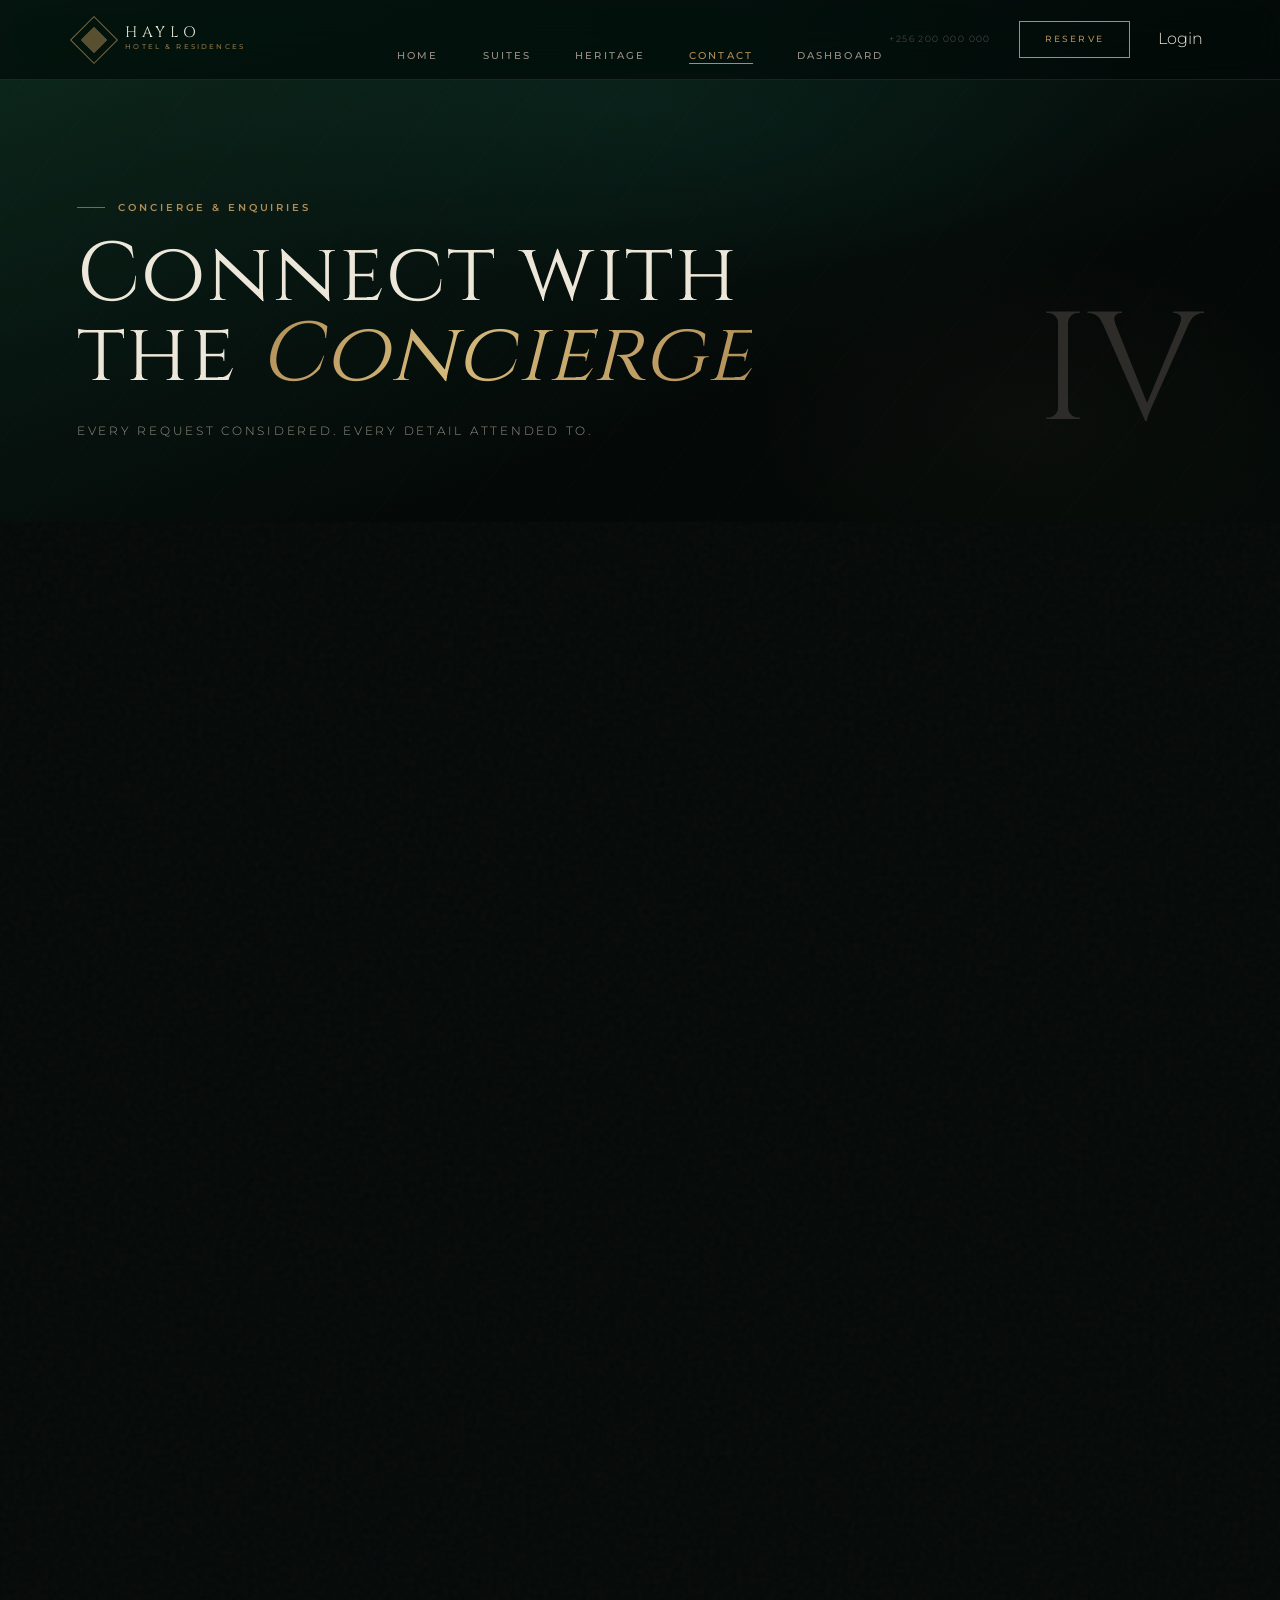
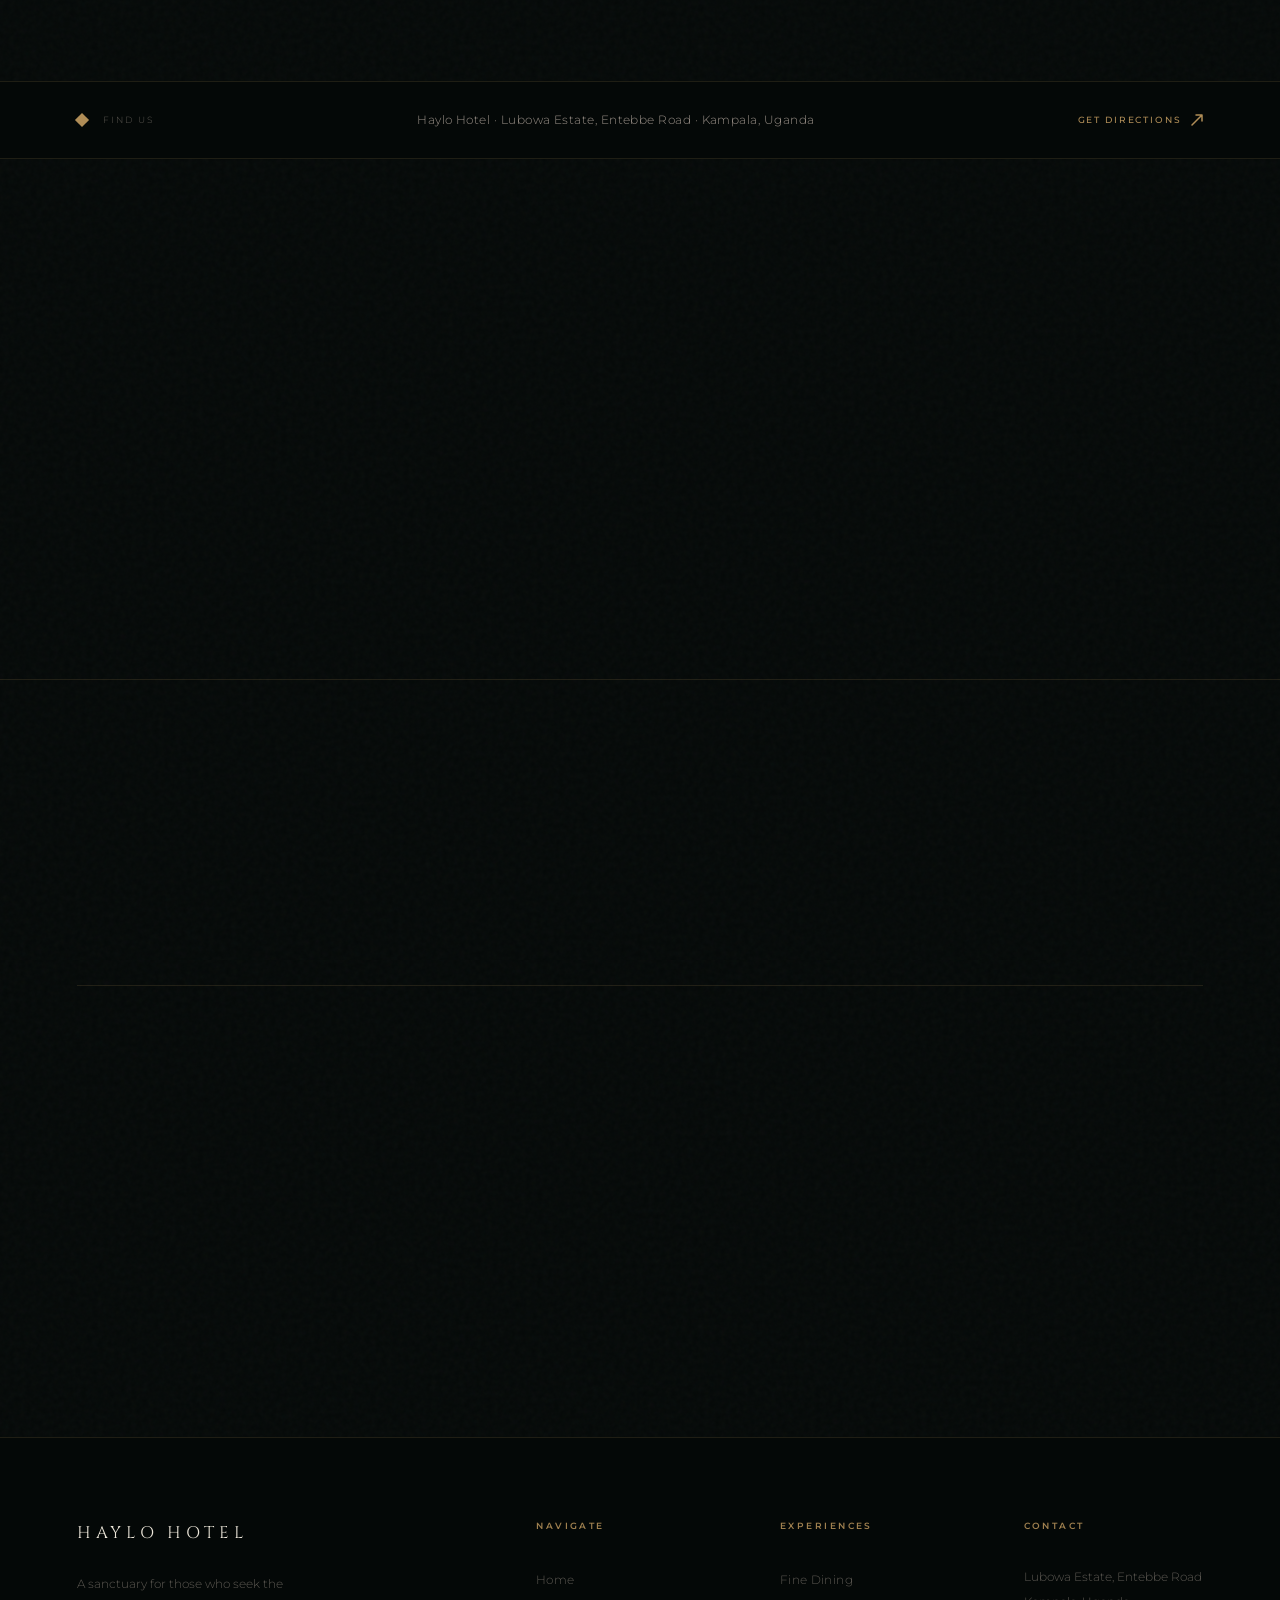
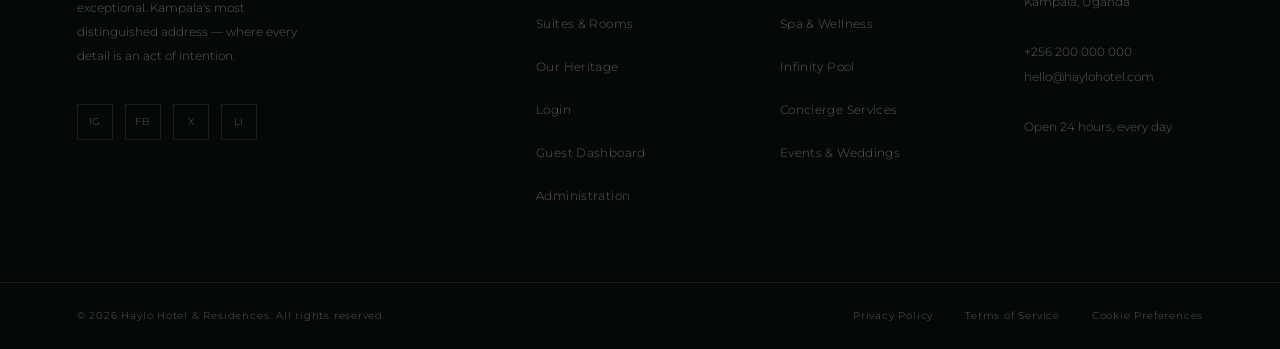
==== commit e046cab6: "Add files via upload" ====
--- a/contact.html
+++ b/contact.html
@@ -289,7 +289,7 @@
 
         .contact-hero-title {
             font-family: var(--ff-serif);
-            font-size: clamp(2.8rem, 7.5vw, 6.5rem);
+            font-size: clamp(2.5rem, 6.5vw, 5.5rem);
             font-weight: var(--fw-regular);
             line-height: 0.96;
             letter-spacing: 0.02em;
@@ -1230,7 +1230,7 @@
 
         @media (max-width: 768px) {
             .contact-hero-title {
-                font-size: clamp(2.4rem, 12vw, 4rem);
+                font-size: clamp(2rem, 10vw, 3.5rem);
             }
 
             .contact-hero-numeral {
@@ -1310,7 +1310,7 @@
             <nav aria-label="Primary navigation">
                 <ul class="nav-links">
                     <li><a href="index.html">Home</a></li>
-                    <li><a href="suites.html">Suites</a></li>
+                    <li><a href="rooms.html">Suites</a></li>
                     <li><a href="heritage.html">Heritage</a></li>
                     <li><a href="contact.html" class="active">Contact</a></li>
                     <li><a href="dashboard.html">Dashboard</a></li>
@@ -1319,7 +1319,8 @@
 
             <div class="nav-actions">
                 <a href="tel:+256200000000" class="nav-tel">+256 200 000 000</a>
-                <a href="suites.html" class="nav-book-btn"><span>Reserve</span></a>
+                <a href="rooms.html" class="nav-book-btn"><span>Reserve</span></a>
+                <a href="auth.html" class="nav-login">Login</a>
                 <button class="nav-hamburger" id="nav-toggle" aria-label="Open menu" aria-expanded="false"
                     aria-controls="nav-mobile-drawer">
                     <span class="bar"></span>
@@ -1331,11 +1332,12 @@
 
         <nav id="nav-mobile-drawer" class="nav-mobile-drawer" aria-label="Mobile navigation" aria-hidden="true">
             <a href="index.html">Home</a>
-            <a href="suites.html">Suites &amp; Rooms</a>
+            <a href="rooms.html">Suites &amp; Rooms</a>
             <a href="heritage.html">Our Heritage</a>
             <a href="contact.html">Contact</a>
             <a href="dashboard.html">Guest Dashboard</a>
-            <a href="suites.html" class="nav-mobile-cta">Reserve a Suite</a>
+            <a href="auth.html">Login</a>
+            <a href="rooms.html" class="nav-mobile-cta">Reserve a Suite</a>
         </nav>
     </header>
 
@@ -1758,8 +1760,9 @@
                 <span class="footer-col-title">Navigate</span>
                 <ul>
                     <li><a href="index.html">Home</a></li>
-                    <li><a href="suites.html">Suites &amp; Rooms</a></li>
+                    <li><a href="rooms.html">Suites &amp; Rooms</a></li>
                     <li><a href="heritage.html">Our Heritage</a></li>
+                    <li><a href="auth.html">Login</a></li>
                     <li><a href="dashboard.html">Guest Dashboard</a></li>
                     <li><a href="admin.html">Administration</a></li>
                 </ul>
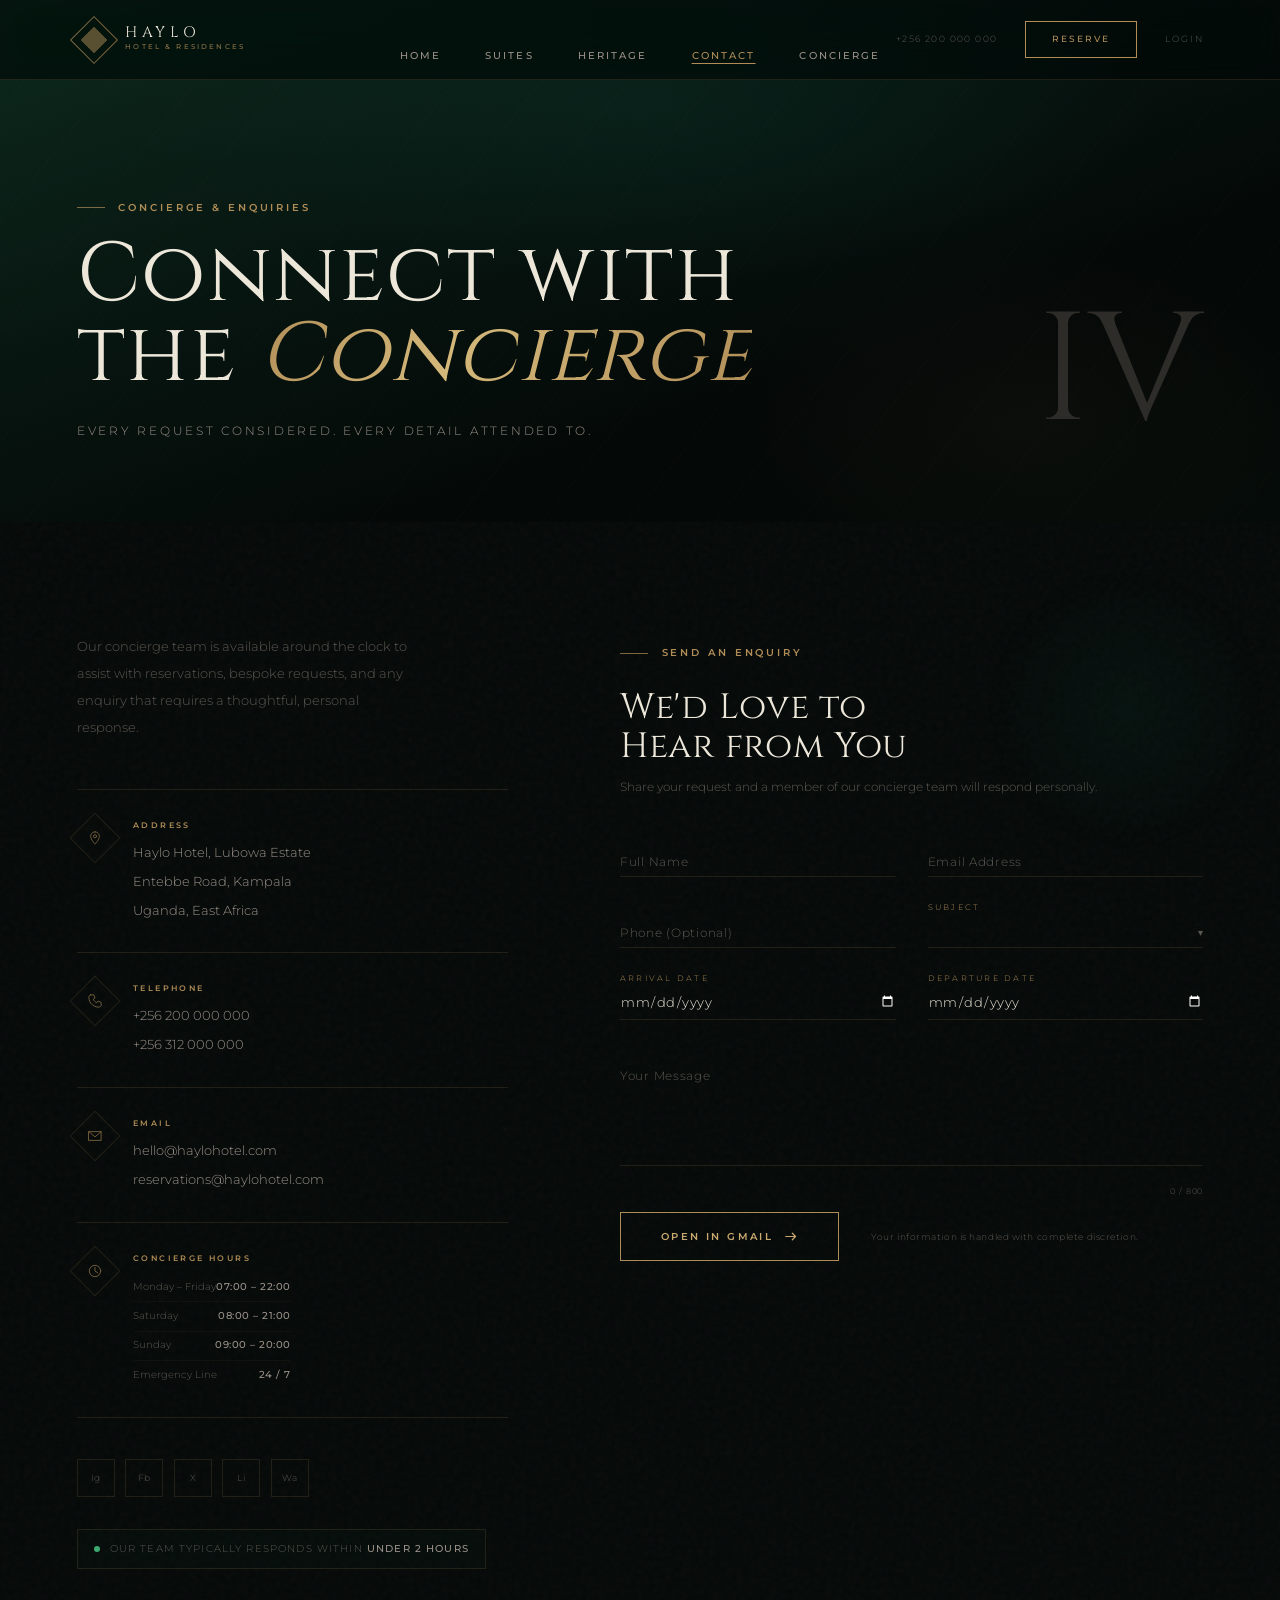
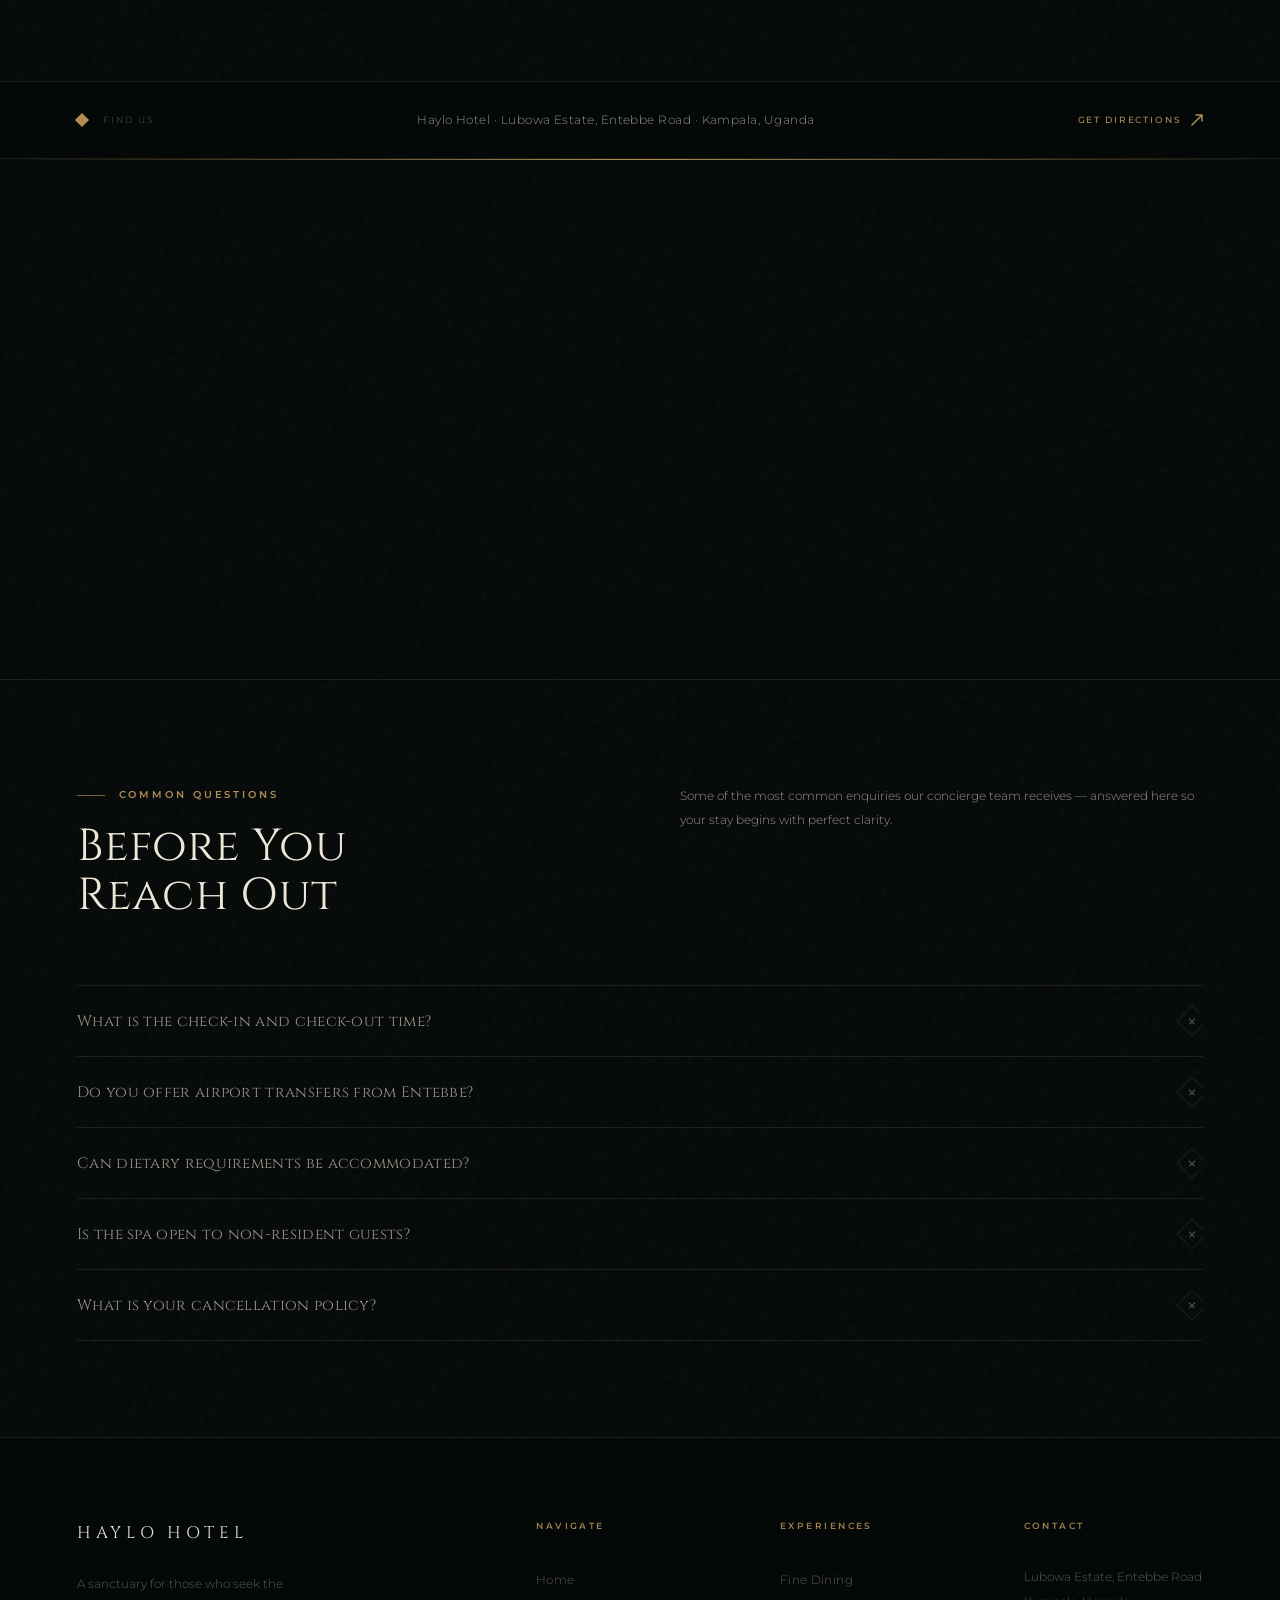
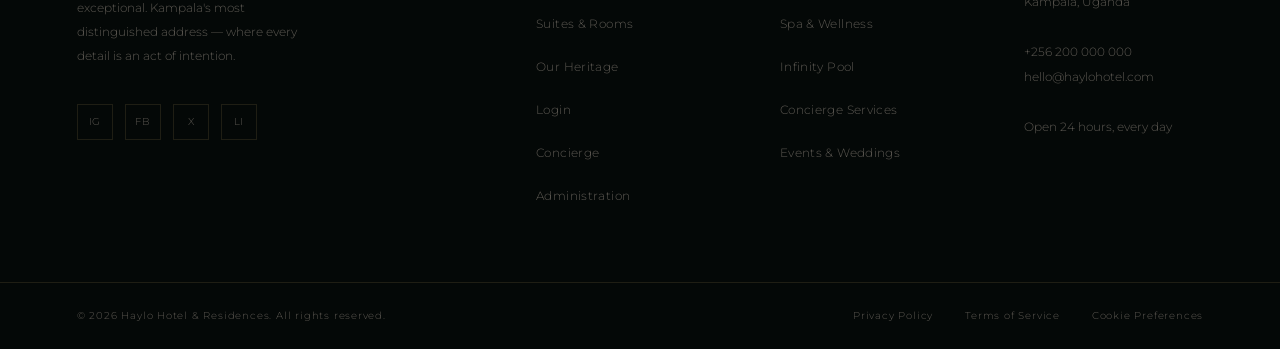
==== commit 26f5aac7: "Add files via upload" ====
--- a/contact.html
+++ b/contact.html
@@ -1313,7 +1313,7 @@
                     <li><a href="rooms.html">Suites</a></li>
                     <li><a href="heritage.html">Heritage</a></li>
                     <li><a href="contact.html" class="active">Contact</a></li>
-                    <li><a href="dashboard.html">Dashboard</a></li>
+                    <li><a href="dashboard.html">Concierge</a></li>
                 </ul>
             </nav>
 
@@ -1335,7 +1335,7 @@
             <a href="rooms.html">Suites &amp; Rooms</a>
             <a href="heritage.html">Our Heritage</a>
             <a href="contact.html">Contact</a>
-            <a href="dashboard.html">Guest Dashboard</a>
+            <a href="dashboard.html">Concierge</a>
             <a href="auth.html">Login</a>
             <a href="rooms.html" class="nav-mobile-cta">Reserve a Suite</a>
         </nav>
@@ -1763,7 +1763,7 @@
                     <li><a href="rooms.html">Suites &amp; Rooms</a></li>
                     <li><a href="heritage.html">Our Heritage</a></li>
                     <li><a href="auth.html">Login</a></li>
-                    <li><a href="dashboard.html">Guest Dashboard</a></li>
+                    <li><a href="dashboard.html">Concierge</a></li>
                     <li><a href="admin.html">Administration</a></li>
                 </ul>
             </div>
--- a/assets/css/layout.css
+++ b/assets/css/layout.css
@@ -205,6 +205,20 @@
 
 .nav-book-btn:hover::before { transform: scaleX(1); }
 .nav-book-btn:hover { color: var(--clr-obsidian); }
+
+.nav-login {
+  font-family: var(--ff-sans);
+  font-size: 0.58rem;
+  letter-spacing: 0.18em;
+  text-transform: uppercase;
+  color: var(--clr-text-muted);
+  transition: color 0.35s ease;
+  z-index: 2;
+}
+
+.nav-login:hover {
+  color: var(--clr-gold);
+}
 
 /* ─── Hamburger (Mobile) ─── */
 .nav-hamburger {
--- a/assets/css/components.css
+++ b/assets/css/components.css
@@ -587,6 +587,14 @@
   transform: scale(1.07);
 }
 
+/* Ensure images fill the background container */
+.bento-card-bg img {
+  width: 100%;
+  height: 100%;
+  object-fit: cover;
+  display: block;
+}
+
 /* Individual card color personalities (image fallback) */
 .bento-penthouse .bento-card-bg {
   background-image: url('../images/rooms/penthouse.jpg');
